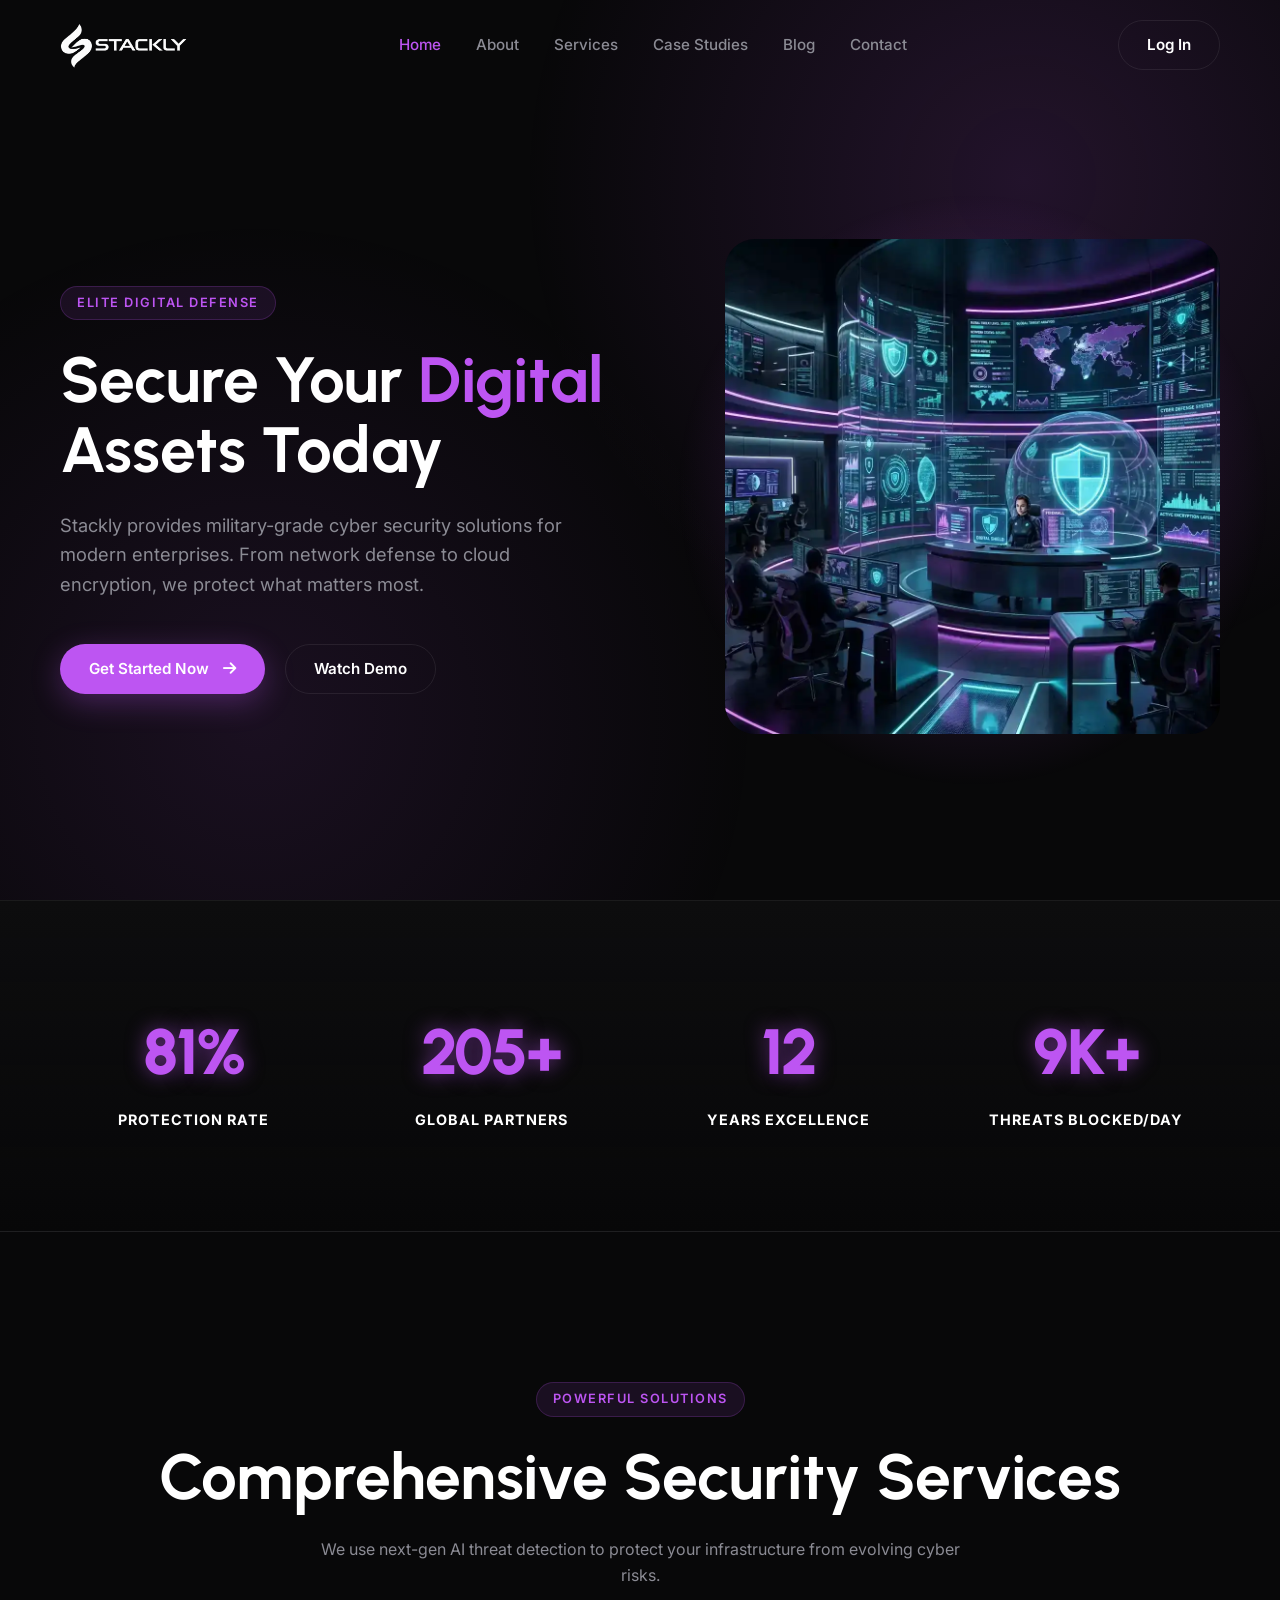
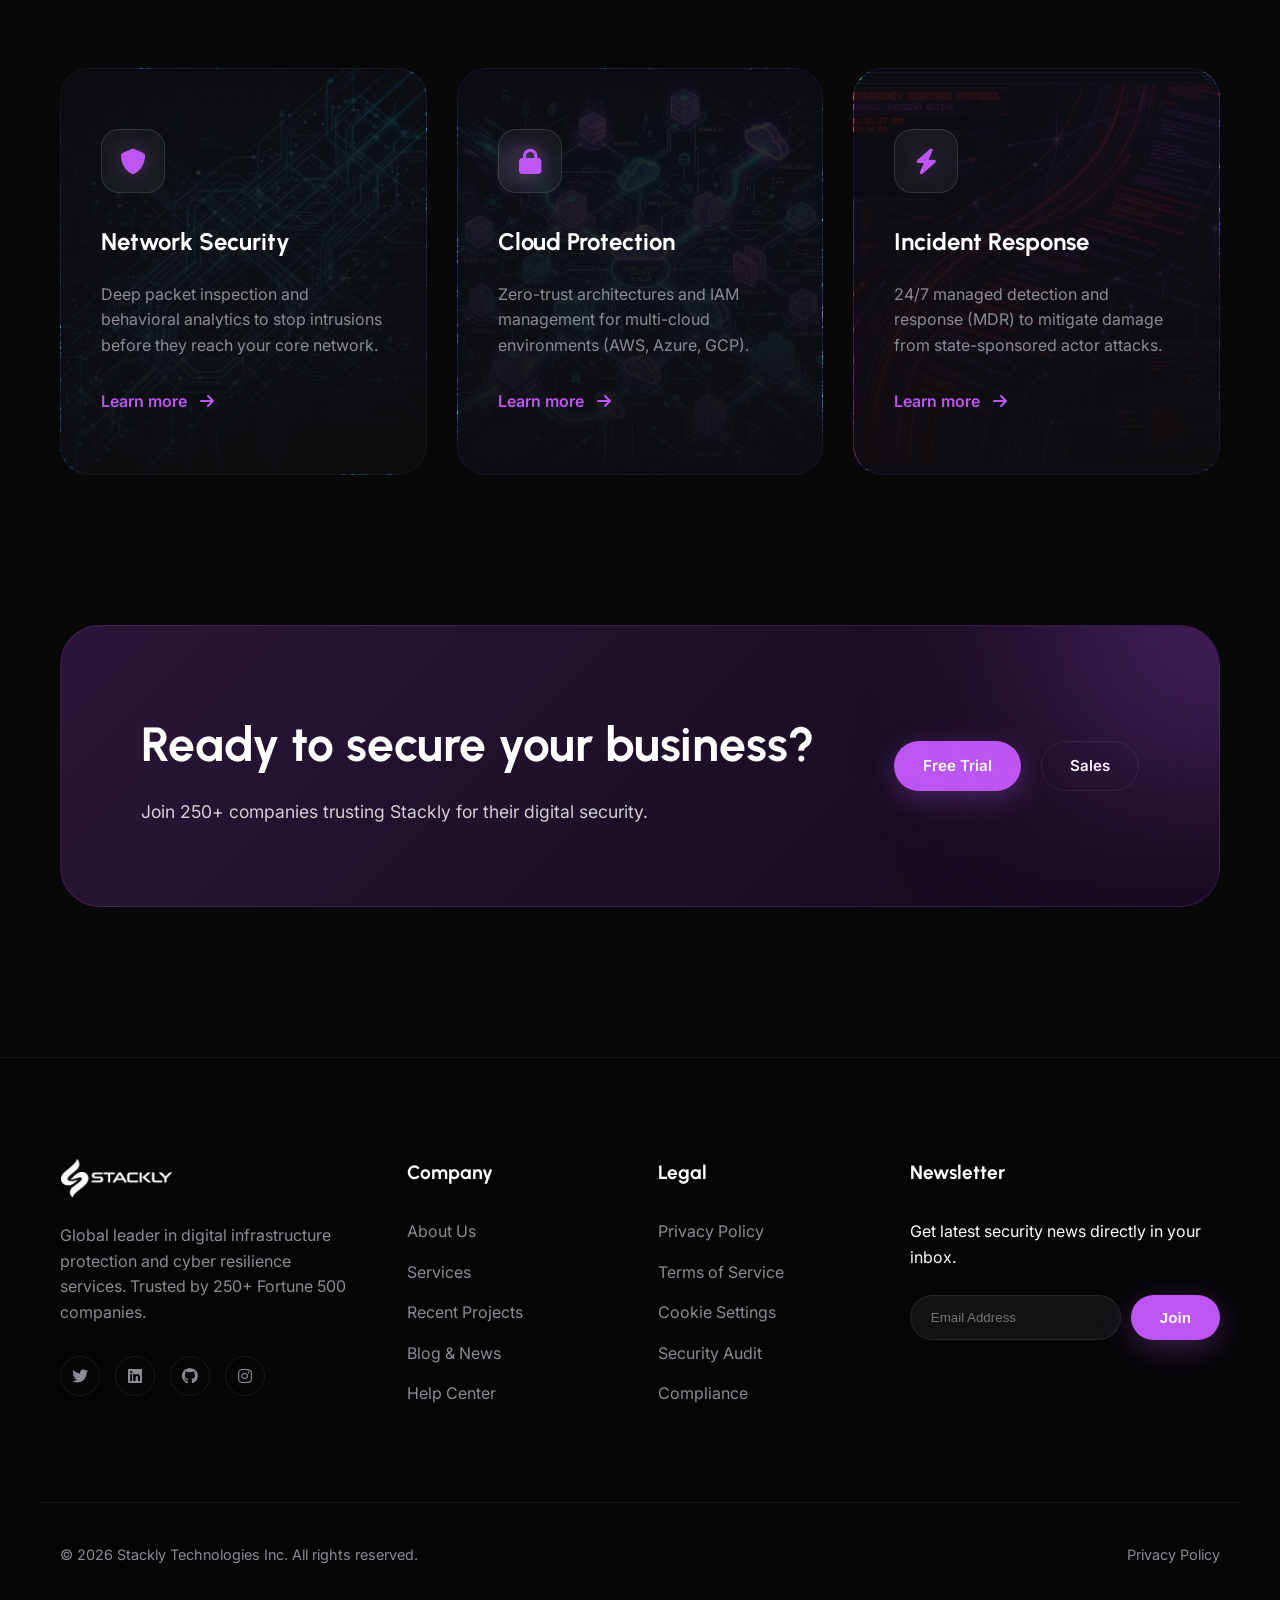
==== index.html @ e1f4d222 "Add files via upload" ====
<!DOCTYPE html>
<html lang="en">

<head>
    <meta charset="UTF-8">
    <meta name="viewport" content="width=device-width, initial-scale=1.0">
    <title>Stackly | Advanced Cyber Security & Data Protection</title>
    <link rel="preconnect" href="https://fonts.googleapis.com">
    <link rel="preconnect" href="https://fonts.gstatic.com" crossorigin>
    <link
        href="https://fonts.googleapis.com/css2?family=Inter:wght@400;500;600&family=Urbanist:wght@700;800&display=swap"
        rel="stylesheet">
    <link rel="stylesheet" href="https://cdnjs.cloudflare.com/ajax/libs/font-awesome/6.4.2/css/all.min.css"
        crossorigin="anonymous">
    <link rel="stylesheet" href="css/style.css">
</head>

<body>
    <div class="glow-bg"></div>

    <header id="main-header">
        <div class="container nav-content">
            <a href="index.html" class="logo">
                <img src="asset/white.webp" alt="Stackly" style="height: 45px;">
            </a>
            <nav class="nav-links">
                <a href="index.html" class="active">Home</a>
                <a href="About.html">About</a>
                <a href="Services.html">Services</a>
                <a href="caseStudies.html">Case Studies</a>
                <a href="blog.html">Blog</a>
                <a href="Contact.html">Contact</a>
                <div class="auth-btns-mobile">
                    <a href="Log In.html" class="btn btn-outline" style="width: 100%; text-align: center;">Log In</a>
                </div>
            </nav>
            <div class="auth-btns">
                <a href="Log In.html" class="btn btn-outline">Log In</a>
            </div>
            <div class="mobile-menu-toggle">
                <i class="fa-solid fa-bars"></i>
            </div>
        </div>
    </header>

    <main>
        <!-- Hero Section -->
        <section class="hero" id="home">
            <div class="container hero-grid">
                <div class="hero-content reveal">
                    <span class="section-tag">Elite Digital Defense</span>
                    <h1 class="section-title">Secure Your <span>Digital</span> Assets Today</h1>
                    <p class="hero-desc">Stackly provides military-grade cyber security solutions for modern
                        enterprises. From network defense to cloud encryption, we protect what matters most.</p>
                    <div class="hero-btns">
                        <a href="Services.html" class="btn btn-primary">Get Started Now <i
                                class="fa-solid fa-arrow-right" style="margin-left: 10px;"></i></a>
                        <a href="404.html" class="btn btn-outline">Watch Demo</a>
                    </div>
                </div>
                <div class="hero-image-wrapper reveal">
                    <div class="hero-image-glow"></div>
                    <img src="asset/hero.webp" alt="Hero Security Visual" class="hero-img">
                </div>
            </div>
        </section>

        <!-- Stats Section -->
        <section class="stats-section">
            <div class="container stats-grid">
                <div class="stat-item reveal">
                    <h3 class="stat-number" data-target="99" data-suffix="%">0%</h3>
                    <p class="stat-label">Protection Rate</p>
                </div>
                <div class="stat-item reveal" style="transition-delay: 0.1s;">
                    <h3 class="stat-number" data-target="250" data-suffix="+">0+</h3>
                    <p class="stat-label">Global Partners</p>
                </div>
                <div class="stat-item reveal" style="transition-delay: 0.2s;">
                    <h3 class="stat-number" data-target="15" data-suffix="">0</h3>
                    <p class="stat-label">Years Excellence</p>
                </div>
                <div class="stat-item reveal" style="transition-delay: 0.3s;">
                    <h3 class="stat-number" data-target="12" data-suffix="K+">0K+</h3>
                    <p class="stat-label">Threats Blocked/Day</p>
                </div>
            </div>
        </section>

        <!-- Services Section -->
        <section class="services-section" id="services">
            <div class="container text-center">
                <span class="section-tag">Powerful Solutions</span>
                <h2 class="section-title">Comprehensive Security Services</h2>
                <p class="section-desc">We use next-gen AI threat detection to protect your infrastructure from evolving
                    cyber risks.</p>

                <div class="services-grid">
                    <div class="service-card reveal" style="background-image: url('asset/card_network.webp');">
                        <div class="service-icon">
                            <i class="fa-solid fa-shield"></i>
                        </div>
                        <h3>Network Security</h3>
                        <p>Deep packet inspection and behavioral analytics to stop intrusions before they reach your
                            core network.</p>
                        <a href="404.html" class="learn-more">Learn more <i class="fa-solid fa-arrow-right"
                                style="margin-left: 8px;"></i></a>
                    </div>
                    <div class="service-card reveal"
                        style="background-image: url('asset/card_cloud.webp'); transition-delay: 0.1s;">
                        <div class="service-icon">
                            <i class="fa-solid fa-lock"></i>
                        </div>
                        <h3>Cloud Protection</h3>
                        <p>Zero-trust architectures and IAM management for multi-cloud environments (AWS, Azure, GCP).
                        </p>
                        <a href="404.html" class="learn-more">Learn more <i class="fa-solid fa-arrow-right"
                                style="margin-left: 8px;"></i></a>
                    </div>
                    <div class="service-card reveal"
                        style="background-image: url('asset/card_incident.webp'); transition-delay: 0.2s;">
                        <div class="service-icon">
                            <i class="fa-solid fa-bolt"></i>
                        </div>
                        <h3>Incident Response</h3>
                        <p>24/7 managed detection and response (MDR) to mitigate damage from state-sponsored actor
                            attacks.</p>
                        <a href="404.html" class="learn-more">Learn more <i class="fa-solid fa-arrow-right"
                                style="margin-left: 8px;"></i></a>
                    </div>
                </div>
            </div>
        </section>

        <!-- CTA Section -->
        <section class="cta-section">
            <div class="container">
                <div class="cta-card reveal">
                    <div class="cta-content">
                        <h2>Ready to secure your business?</h2>
                        <p>Join 250+ companies trusting Stackly for their digital security.</p>
                    </div>
                    <div class="cta-btns">
                        <a href="sign up.html" class="btn btn-primary">Free Trial</a>
                        <a href="contact.html" class="btn btn-outline">Sales</a>
                    </div>
                </div>
            </div>
        </section>
    </main>

    <footer>
        <div class="container footer-grid">
            <div class="footer-col about-col">
                <a href="index.html" class="logo">
                    <img src="asset/white.webp" alt="Stackly" style="height: 40px;">
                </a>
                <p>Global leader in digital infrastructure protection and cyber resilience services. Trusted by 250+
                    Fortune 500 companies.</p>
                <div class="social-links">
                    <a href="404.html"><i class="fab fa-twitter"></i></a>
                    <a href="404.html"><i class="fab fa-linkedin"></i></a>
                    <a href="404.html"><i class="fab fa-github"></i></a>
                    <a href="404.html"><i class="fab fa-instagram"></i></a>
                </div>
            </div>
            <div class="footer-col">
                <h4>Company</h4>
                <ul class="footer-links">
                    <li><a href="About.html">About Us</a></li>
                    <li><a href="Services.html">Services</a></li>
                    <li><a href="case Studies.html">Recent Projects</a></li>
                    <li><a href="blog.html">Blog & News</a></li>
                    <li><a href="Contact.html">Help Center</a></li>
                </ul>
            </div>
            <div class="footer-col">
                <h4>Legal</h4>
                <ul class="footer-links">
                    <li><a href="404.html">Privacy Policy</a></li>
                    <li><a href="404.html">Terms of Service</a></li>
                    <li><a href="404.html">Cookie Settings</a></li>
                    <li><a href="404.html">Security Audit</a></li>
                    <li><a href="404.html">Compliance</a></li>
                </ul>
            </div>
            <div class="footer-col">
                <h4>Newsletter</h4>
                <p>Get latest security news directly in your inbox.</p>
                <form class="newsletter-form">
                    <input type="email" placeholder="Email Address" required>
                    <button type="submit" class="btn btn-primary">Join</button>
                </form>
            </div>
        </div>
        <div class="container bottom-footer">
            <p>&copy; 2026 Stackly Technologies Inc. All rights reserved. </p>
            <a href="404.html">Privacy Policy</a>
        </div>
    </footer>

    <script src="main.js"></script>
</body>

</html>
---- css/style.css ----
/* 
  STACKLY - Global Security Design System
  Color Palette:
  - Primary: #BD55F2 (Purple)
  - Background: #080809 (Deep Black)
  - Secondary Bg: #121214 (Dark Gray)
  - Text: #FFFFFF (White)
  - Text Muted: #8B8B94 (Gray)
  - Border: rgba(255, 255, 255, 0.1)
*/

:root {
    --primary: #BD55F2;
    --primary-glow: rgba(189, 85, 242, 0.3);
    --bg-main: #080809;
    --bg-sec: #121214;
    --text-white: #ffffff;
    --text-muted: #8b8b94;
    --border: rgba(255, 255, 255, 0.08);
    --border-bright: rgba(255, 255, 255, 0.15);
    --glass: rgba(255, 255, 255, 0.03);
    --glass-heavy: rgba(255, 255, 255, 0.05);
    --container-max: 1200px;
    --accent-cyan: #00f2ff;
    --transition: 0.4s cubic-bezier(0.4, 0, 0.2, 1);
}

* {
    margin: 0;
    padding: 0;
    box-sizing: border-box;
}

body {
    font-family: 'Inter', sans-serif;
    background-color: var(--bg-main);
    color: var(--text-white);
    line-height: 1.6;
    overflow-x: hidden;
}

h1, h2, h3, h4, .logo {
    font-family: 'Urbanist', sans-serif;
    font-weight: 700;
}

a {
    text-decoration: none;
    color: inherit;
    transition: 0.3s ease;
}

ul {
    list-style: none;
}

.container {
    max-width: var(--container-max);
    margin: 0 auto;
    padding: 0 20px;
}

select {
    cursor: pointer;
    background-color: var(--bg-sec);
    color: var(--text-white);
    border: 1px solid var(--border);
    -webkit-appearance: none;
    -moz-appearance: none;
    appearance: none;
    background-image: url("data:image/svg+xml,%3Csvg xmlns='http://www.w3.org/2000/svg' width='12' height='12' fill='%23BD55F2' viewBox='0 0 16 16'%3E%3Cpath d='M7.247 11.14 2.451 5.658C1.885 5.013 2.345 4 3.204 4h9.592a1 1 0 0 1 .753 1.659l-4.796 5.48a1 1 0 0 1-1.506 0z'/%3E%3C/svg%3E");
    background-repeat: no-repeat;
    background-position: right 15px center;
    padding-right: 40px !important;
}

option {
    background-color: var(--bg-sec);
    color: var(--text-white);
    padding: 10px;
}


.text-center { text-align: center; }

/* Buttons */
.btn {
    display: inline-block;
    padding: 12px 28px;
    border-radius: 50px;
    font-weight: 600;
    font-size: 0.95rem;
    cursor: pointer;
    transition: 0.3s cubic-bezier(0.4, 0, 0.2, 1);
    border: 1px solid transparent;
}

.btn-primary {
    background: var(--primary);
    color: #fff;
    box-shadow: 0 8px 30px var(--primary-glow);
}

.btn-primary:hover {
    transform: translateY(-2px);
    background: #c76bff;
    box-shadow: 0 12px 40px var(--primary-glow);
}

.btn-outline {
    background: transparent;
    border: 1.5px solid var(--border);
    color: var(--text-white);
}

.btn-outline:hover {
    border-color: var(--primary);
    background: rgba(189, 85, 242, 0.05);
    color: var(--primary);
}

/* Header */
header {
    position: fixed;
    top: 0;
    left: 0;
    width: 100%;
    z-index: 1000;
    padding: 20px 0;
    transition: 0.4s ease;
}

header.scrolled {
    background: rgba(8, 8, 9, 0.8);
    backdrop-filter: blur(15px);
    padding: 12px 0;
    border-bottom: 1px solid var(--border);
}

.nav-content {
    display: flex;
    align-items: center;
    justify-content: space-between;
}

.logo {
    display: flex;
    align-items: center;
    gap: 10px;
    font-size: 1.5rem;
    letter-spacing: 1px;
}

.logo span {
    color: var(--primary);
    font-weight: 800;
}

.nav-links {
    display: flex;
    gap: 35px;
}

.nav-links a {
    font-size: 0.95rem;
    font-weight: 500;
    color: var(--text-muted);
}

.nav-links a:hover, .nav-links a.active {
    color: var(--primary);
}

.auth-btns {
    display: flex;
    gap: 15px;
    align-items: center;
}

.auth-btns-mobile {
    display: none;
}

.mobile-menu-toggle {
    display: none;
    font-size: 1.8rem;
    cursor: pointer;
    color: var(--text-white);
    transition: 0.3s;
    background: rgba(255, 255, 255, 0.05);
    width: 45px;
    height: 45px;
    border-radius: 10px;
    align-items: center;
    justify-content: center;
}

.mobile-menu-toggle.active i::before {
    content: "\f00d"; /* FontAwesome Xmark */
}

/* Hero Section */
.hero {
    min-height: 100vh;
    display: flex;
    align-items: center;
    padding-top: 80px;
    position: relative;
    overflow: hidden;
}

.glow-bg {
    position: fixed;
    top: 0;
    left: 0;
    width: 100%;
    height: 100%;
    pointer-events: none;
    z-index: -1;
    background: 
        radial-gradient(circle at 80% 20%, rgba(189, 85, 242, 0.15) 0%, transparent 40%),
        radial-gradient(circle at 20% 80%, rgba(189, 85, 242, 0.1) 0%, transparent 40%);
}

.hero-grid {
    display: grid;
    grid-template-columns: 1.1fr 0.9fr;
    gap: 60px;
    align-items: center;
}

.section-tag {
    display: inline-block;
    padding: 6px 16px;
    background: rgba(189, 85, 242, 0.1);
    color: var(--primary);
    border-radius: 50px;
    font-size: 0.8rem;
    font-weight: 600;
    text-transform: uppercase;
    letter-spacing: 1.5px;
    margin-bottom: 25px;
    border: 1px solid rgba(189, 85, 242, 0.2);
}

.section-title {
    font-size: 4rem;
    line-height: 1.1;
    margin-bottom: 25px;
}

.section-title span {
    color: var(--primary);
}

.hero-desc {
    font-size: 1.15rem;
    color: var(--text-muted);
    margin-bottom: 45px;
    max-width: 550px;
}

.hero-btns {
    display: flex;
    gap: 20px;
}

.hero-image-wrapper {
    position: relative;
}

.hero-img {
    width: 100%;
    border-radius: 30px;
    position: relative;
    z-index: 2;
    animation: float 6s ease-in-out infinite;
}

.hero-image-glow {
    position: absolute;
    top: 50%;
    left: 50%;
    transform: translate(-50%, -50%);
    width: 120%;
    height: 120%;
    background: radial-gradient(circle, var(--primary-glow) 0%, transparent 70%);
    z-index: 1;
}

@keyframes float {
    0%, 100% { transform: translateY(0); }
    50% { transform: translateY(-20px); }
}

/* Stats Section */
.stats-section {
    padding: 100px 0;
    border-top: 1px solid var(--border);
    border-bottom: 1px solid var(--border);
    background: linear-gradient(180deg, rgba(18, 18, 20, 0.5) 0%, transparent 100%);
}

.stats-grid {
    display: grid;
    grid-template-columns: repeat(4, 1fr);
    gap: 30px;
}

.stat-item {
    text-align: center;
    transition: 0.5s;
    animation: statFloat 5s ease-in-out infinite;
}

.stat-item:hover {
    transform: scale(1.1);
}

.stat-number {
    font-size: 4rem;
    color: var(--primary);
    margin-bottom: 5px;
    font-weight: 800;
    text-shadow: 0 0 20px rgba(189, 85, 242, 0.5);
    display: block;
    letter-spacing: -2px;
}

@keyframes statFloat {
    0%, 100% { transform: translateY(0); }
    50% { transform: translateY(-10px); }
}

.stat-label {
    font-weight: 700;
    text-transform: uppercase;
    font-size: 0.9rem;
    letter-spacing: 1px;
}

/* Services Section */
.services-section {
    padding: 150px 0;
}

.section-desc {
    color: var(--text-muted);
    max-width: 650px;
    margin: 0 auto 80px;
}

.services-grid {
    display: grid;
    grid-template-columns: repeat(auto-fit, minmax(320px, 1fr));
    gap: 30px;
}

.service-card {
    position: relative;
    padding: 60px 40px;
    border-radius: 30px;
    border: 1px solid var(--border);
    text-align: left;
    transition: 0.5s cubic-bezier(0.4, 0, 0.2, 1);
    overflow: hidden;
    background-size: cover;
    background-position: center;
    z-index: 1;
}

.service-card::before {
    content: '';
    position: absolute;
    inset: 0;
    background: linear-gradient(to bottom, rgba(13, 13, 15, 0.85), rgba(13, 13, 15, 0.95));
    z-index: -1;
    transition: 0.4s ease;
}

.service-card:hover::before {
    background: linear-gradient(to bottom, rgba(13, 13, 15, 0.6), rgba(13, 13, 15, 0.85));
}

.service-card:hover {
    border-color: var(--primary);
    transform: translateY(-15px) scale(1.02);
    box-shadow: 0 40px 80px rgba(0, 0, 0, 0.6);
}

.service-icon {
    width: 64px;
    height: 64px;
    background: rgba(255, 255, 255, 0.05);
    backdrop-filter: blur(5px);
    border-radius: 18px;
    display: flex;
    align-items: center;
    justify-content: center;
    color: var(--primary);
    margin-bottom: 30px;
    transition: 0.4s ease;
    border: 1px solid rgba(255, 255, 255, 0.12);
    font-size: 1.5rem;
    line-height: 1;
}

.service-icon i, 
.service-icon svg {
    filter: drop-shadow(0 0 10px var(--primary-glow));
    font-size: 1.6rem;
    margin: 0 !important;
}

.service-card:hover .service-icon {
    background: var(--primary);
    color: #fff;
    transform: scale(1.1);
}

.service-card h3 {
    margin-bottom: 20px;
    font-size: 1.5rem;
}

.service-card p {
    color: var(--text-muted);
    margin-bottom: 30px;
}

.learn-more {
    font-weight: 600;
    color: var(--primary);
    display: flex;
    align-items: center;
    gap: 5px;
}

/* CTA Section */
.cta-section {
    padding-bottom: 150px;
}

.cta-card {
    background: linear-gradient(135deg, #2a1639 0%, #12091a 100%);
    padding: 80px;
    border-radius: 40px;
    display: flex;
    align-items: center;
    justify-content: space-between;
    border: 1px solid rgba(189, 85, 242, 0.2);
    position: relative;
    overflow: hidden;
}

.cta-card::before {
    content: '';
    position: absolute;
    width: 300px;
    height: 300px;
    background: var(--primary-glow);
    filter: blur(100px);
    top: -150px;
    right: -150px;
}

.cta-content h2 {
    font-size: 3rem;
    margin-bottom: 15px;
}

.cta-content p {
    font-size: 1.1rem;
    opacity: 0.8;
}

.cta-btns {
    display: flex;
    gap: 20px;
}

/* Footer */
footer {
    padding: 100px 0 40px;
    background: #050506;
    border-top: 1px solid var(--border);
}

.footer-grid {
    display: grid;
    grid-template-columns: 1.5fr 1fr 1fr 1.5fr;
    gap: 60px;
    margin-bottom: 80px;
}

.about-col p {
    color: var(--text-muted);
    margin-top: 25px;
    margin-bottom: 30px;
}

.social-links {
    display: flex;
    gap: 15px;
}

.social-links a {
    width: 40px;
    height: 40px;
    border: 1px solid var(--border);
    border-radius: 50%;
    display: flex;
    align-items: center;
    justify-content: center;
    color: var(--text-muted);
}

.social-links a:hover {
    border-color: var(--primary);
    color: var(--primary);
    background: rgba(189, 85, 242, 0.05);
}

.footer-col h4 {
    margin-bottom: 30px;
    font-size: 1.2rem;
}

.footer-links li {
    margin-bottom: 15px;
}

.footer-links a {
    color: var(--text-muted);
}

.footer-links a:hover {
    color: var(--primary);
    padding-left: 5px;
}

.newsletter-form {
    display: flex;
    gap: 10px;
    margin-top: 25px;
}

.newsletter-form input {
    flex: 1;
    background: var(--bg-sec);
    border: 1px solid var(--border);
    border-radius: 50px;
    padding: 14px 20px;
    color: #fff;
    outline: none;
}

.newsletter-form input:focus {
    border-color: var(--primary);
}

.bottom-footer {
    display: flex;
    justify-content: space-between;
    padding-top: 40px;
    border-top: 1px solid var(--border);
    font-size: 0.9rem;
    color: var(--text-muted);
}

.footer-bottom-links {
    display: flex;
    gap: 30px;
}

/* Animations */
.reveal {
    opacity: 0;
    transform: translateY(30px);
    transition: 0.8s cubic-bezier(0.2, 0, 0.2, 1);
}

.reveal.visible {
    opacity: 1;
    transform: translateY(0);
}

/* Mobile Responsive */
/* Mobile Responsive Adjustments */
/* Forms & Inputs */
.form-group { margin-bottom: 25px; }
.form-group label { display: block; margin-bottom: 10px; font-size: 0.75rem; font-weight: 800; color: var(--text-muted); letter-spacing: 1.5px; text-transform: uppercase; }
.form-group input, .form-group select, .form-group textarea { width: 100%; background: rgba(255, 255, 255, 0.03); border: 1px solid var(--border); border-radius: 12px; padding: 15px 20px; color: #fff; font-family: inherit; font-size: 1rem; outline: none; transition: var(--transition); }
.form-group input:focus { background: rgba(189, 85, 242, 0.05); border-color: var(--primary); box-shadow: 0 0 20px rgba(189, 85, 242, 0.1); }

/* Auth Specific */
.auth-container { min-height: 100vh; display: flex; align-items: center; justify-content: center; padding: 60px 20px; position: relative; background: radial-gradient(circle at 10% 20%, rgba(189, 85, 242, 0.05) 0%, transparent 40%), radial-gradient(circle at 90% 80%, rgba(0, 242, 255, 0.03) 0%, transparent 40%); }
.auth-card { width: 100%; max-width: 500px; background: rgba(18, 18, 20, 0.6) !important; backdrop-filter: blur(20px); padding: 60px !important; border-radius: 40px !important; border: 1px solid var(--border-bright) !important; box-shadow: 0 40px 100px rgba(0, 0, 0, 0.6) !important; position: relative; overflow: hidden; }

/* Dashboard Utilities */
.glass-panel { background: var(--glass-heavy); backdrop-filter: blur(20px); border: 1px solid var(--border); border-radius: 24px; padding: 30px; transition: var(--transition); }
.data-grid-bg { position: fixed; inset: 0; background-image: linear-gradient(rgba(255, 255, 255, 0.02) 1px, transparent 1px), linear-gradient(90deg, rgba(255, 255, 255, 0.02) 1px, transparent 1px); background-size: 50px 50px; pointer-events: none; z-index: -1; }

/* Page Hero Section */
.page-hero { height: 50vh; min-height: 400px; display: flex; align-items: center; justify-content: center; text-align: center; position: relative; background-size: cover; background-position: center; background-attachment: fixed; overflow: hidden; margin-top: 0; }
.page-hero::before { content: ''; position: absolute; inset: 0; background: linear-gradient(to bottom, rgba(8, 8, 9, 0.5), rgba(8, 8, 9, 0.9)); z-index: 1; }
.page-hero-content { position: relative; z-index: 2; max-width: 900px; }
.page-hero .section-title { font-size: 3.5rem; margin-bottom: 20px; color: #fff; }
.page-hero .section-desc { font-size: 1.25rem; color: var(--text-white); opacity: 0.9; max-width: 700px; margin: 0 auto; }
section.page-hero + main.container, section.page-hero + main { margin-top: 120px; margin-bottom: 150px; }

/* Newsletter Section */
.newsletter-section { position: relative; padding: 120px 0; text-align: center; background-image: url('../asset/newsletter_bg.webp'); background-size: cover; background-position: center; background-attachment: fixed; margin-top: 150px; border-top: 1px solid var(--border); border-bottom: 1px solid var(--border); overflow: hidden; }
.newsletter-section::before { content: ''; position: absolute; inset: 0; background: linear-gradient(to bottom, rgba(8, 8, 9, 0.95), rgba(8, 8, 9, 0.85)); z-index: 1; }
.newsletter-section .container-inner { position: relative; z-index: 2; max-width: var(--container-max); margin: 0 auto; padding: 0 20px; }
.newsletter-section h2 { font-size: 3rem; margin-bottom: 20px; }
.newsletter-section p { color: var(--text-muted); font-size: 1.15rem; margin-bottom: 45px; max-width: 600px; margin-left: auto; margin-right: auto; }
.newsletter-section .newsletter-form { max-width: 550px; margin: 0 auto; background: rgba(255, 255, 255, 0.03); padding: 8px; border-radius: 60px; border: 1px solid var(--border); display: flex; justify-content: space-between; align-items: center; backdrop-filter: blur(15px); transition: var(--transition); }
.newsletter-section .newsletter-form input { flex: 1; background: transparent; border: none; padding: 15px 25px; color: #fff; outline: none; font-size: 1rem; }
.newsletter-section .newsletter-form .btn { padding: 15px 40px; border-radius: 50px; }

/* Contact Section */
.contact-grid { display: grid; grid-template-columns: 1fr 1fr; gap: 80px; margin: 100px 0; }
.contact-form { background: var(--bg-sec); padding: 50px; border-radius: 30px; border: 1px solid var(--border); }
.contact-info-item { display: flex; align-items: center; gap: 25px; margin-bottom: 50px; }
.contact-info-icon { width: 64px; height: 64px; background: rgba(189, 85, 242, 0.1); border-radius: 16px; display: flex; align-items: center; justify-content: center; color: var(--primary); flex-shrink: 0; border: 1px solid rgba(189, 85, 242, 0.2); }
.contact-info-icon i { font-size: 1.6rem; }
.contact-info-item h4 { font-size: 1.6rem; font-weight: 800; color: #fff; margin: 0; }
.contact-info-item p { font-size: 1.2rem; color: var(--text-muted); line-height: 1.6; margin: 5px 0 0; }

/* Map Section */
.map-section { padding-bottom: 150px; }
.map-wrapper { position: relative; width: 100%; height: 500px; border-radius: 40px; overflow: hidden; border: 1px solid var(--border); box-shadow: 0 40px 100px rgba(0, 0, 0, 0.4); }
.map-wrapper iframe { position: absolute; top: 0; left: 0; width: 100%; height: 100%; border: none; filter: grayscale(1) brightness(0.7) contrast(1.2); opacity: 1; transition: var(--transition); z-index: 2; }
.map-wrapper:hover iframe { filter: grayscale(0.3) brightness(1) contrast(1); opacity: 1; }
.map-placeholder { position: absolute; inset: 0; background: var(--bg-sec); display: flex; flex-direction: column; align-items: center; justify-content: center; z-index: 1; text-align: center; }

@media (max-width: 1200px) {
    .section-title { font-size: 3.5rem; }
    .page-hero .section-title { font-size: 3rem; }
}

/* Case Studies Grid */
.cases-grid { display: grid; grid-template-columns: repeat(2, 1fr); gap: 40px; margin-top: 80px; }
.case-card { position: relative; border-radius: 30px; overflow: hidden; height: 500px; display: flex; align-items: flex-end; border: 1px solid var(--border); }
.case-img { position: absolute; top: 0; left: 0; width: 100%; height: 100%; object-fit: cover; transition: 0.5s; z-index: 1; }
.case-card:hover .case-img { transform: scale(1.05); }
.case-overlay { position: absolute; top: 0; left: 0; width: 100%; height: 100%; background: linear-gradient(0deg, rgba(8,8,9,0.95) 0%, rgba(8,8,9,0.4) 60%, transparent 100%); z-index: 2; transition: 0.3s; }
.case-content { position: relative; z-index: 3; padding: 40px; width: 100%; text-align: left; }
.case-tag { color: var(--primary); font-size: 0.8rem; font-weight: 700; margin-bottom: 10px; display: block; letter-spacing: 1px; }
.case-card h3 { font-size: 2rem; margin-bottom: 20px; line-height: 1.2; }

/* Blog Grid */
.blog-grid { display: grid; grid-template-columns: repeat(3, 1fr); gap: 30px; margin-top: 80px; }
.post-card { 
    position: relative;
    background: var(--bg-sec); 
    border-radius: 30px; 
    border: 1px solid var(--border); 
    overflow: hidden; 
    transition: 0.5s cubic-bezier(0.4, 0, 0.2, 1); 
    height: 100%;
    display: flex;
    flex-direction: column;
    background-size: cover;
    background-position: center;
    z-index: 1;
}
.post-card::before {
    content: '';
    position: absolute;
    inset: 0;
    background: linear-gradient(to bottom, rgba(13, 13, 15, 0.8), rgba(13, 13, 15, 0.95));
    z-index: -1;
    transition: 0.4s ease;
}
.post-card:hover::before {
    background: linear-gradient(to bottom, rgba(13, 13, 15, 0.6), rgba(13, 13, 15, 0.85));
}
.post-card:hover { transform: translateY(-15px) scale(1.02); border-color: var(--primary); box-shadow: 0 40px 80px rgba(0,0,0,0.6); }
.post-banner { height: 180px; display: flex; align-items: center; justify-content: center; position: relative; z-index: 10; font-family: 'Urbanist', sans-serif; font-weight: 800; font-size: 1.8rem; color: var(--primary); letter-spacing: -1px; text-shadow: 0 0 20px var(--primary-glow); }
.post-content { padding: 40px; position: relative; z-index: 10; flex-grow: 1; display: flex; flex-direction: column; }
.post-meta { display: flex; gap: 20px; font-size: 0.8rem; color: var(--text-muted); text-transform: uppercase; margin-bottom: 20px; }
.post-title { font-size: 1.6rem; color: #fff; margin-bottom: 15px; display: block; font-weight: 700; text-decoration: none; transition: 0.3s; line-height: 1.4; }
.post-title:hover { color: var(--primary); }
.post-excerpt { color: var(--text-muted); font-size: 1.05rem; margin-bottom: 30px; line-height: 1.6; flex-grow: 1; }

@media (max-width: 992px) {
    .hero-grid {
        grid-template-columns: 1fr;
        text-align: center;
        gap: 40px;
    }
    .hero-desc { margin: 0 auto 40px; }
    .hero-btns { justify-content: center; }
    .section-title { font-size: 3rem; }
    
    .stats-grid { 
        grid-template-columns: repeat(2, 1fr); 
        gap: 40px;
    }
    
    .cta-card { 
        flex-direction: column; 
        text-align: center; 
        gap: 40px; 
        padding: 60px 40px;
    }
    
    .footer-grid { 
        grid-template-columns: repeat(2, 1fr); 
        gap: 40px;
    }
}

@media (max-width: 768px) {
    header { padding: 10px 0; }
    header.scrolled { padding: 8px 0; }
    
    .mobile-menu-toggle { display: flex; z-index: 1002; }
    
    .logo img { height: 35px !important; }

    .nav-links {
        position: fixed;
        top: 0;
        right: -100%;
        width: 100%;
        height: 100vh;
        background: #080809;
        flex-direction: column;
        justify-content: center;
        align-items: center;
        gap: 25px;
        transition: 0.5s cubic-bezier(0.4, 0, 0.2, 1);
        z-index: 1001;
        padding: 40px;
    }

    .nav-links.active {
        right: 0;
    }

    .nav-links a {
        font-size: 1.5rem;
        font-weight: 700;
        color: #fff;
    }

    .auth-btns { display: none; } 
    
    /* Show auth buttons inside mobile menu */
    .nav-links .auth-btns-mobile {
        display: flex;
        flex-direction: column;
        width: 100%;
        gap: 15px;
        margin-top: 30px;
    }

    .section-title { font-size: 2.2rem; line-height: 1.2; word-break: break-word; }
    .section-desc { margin-bottom: 40px; font-size: 1.05rem; }
    
    .hero { padding-top: 130px; padding-bottom: 60px; text-align: center; }
    .hero-grid { grid-template-columns: 1fr; gap: 40px; }
    .hero-desc { margin: 0 auto 30px; font-size: 1.1rem; }
    .hero-btns { flex-direction: column; width: 100%; }
    .hero-btns .btn { width: 100%; text-align: center; }
    
    .stats-section { padding: 50px 0; }
    .stats-grid { grid-template-columns: 1fr; gap: 30px; }
    .stat-number { font-size: 3rem; }
    
    .services-grid { grid-template-columns: 1fr; gap: 20px; }
    .service-card { padding: 40px 25px; }
    .service-card h3 { font-size: 1.4rem; }
    
    .btn { width: 100%; text-align: center; display: block; }
    
    .cta-card { padding: 40px 20px; }
    .cta-content h2 { font-size: 2rem; }
    .cta-btns { flex-direction: column; width: 100%; }
    .cta-btns .btn { width: 100%; text-align: center; }

    .footer-grid { grid-template-columns: 1fr; text-align: center; gap: 40px; }
    .footer-col { display: flex; flex-direction: column; align-items: center; }
    .about-col p { margin: 20px auto; }
    .newsletter-form { flex-direction: column; width: 100%; }
    .newsletter-form input { width: 100%; margin-bottom: 10px; }
    
    .bottom-footer {
        flex-direction: column;
        gap: 20px;
        text-align: center;
        padding-bottom: 40px;
    }
    .footer-bottom-links { justify-content: center; flex-wrap: wrap; }

    .cases-grid, .blog-grid { grid-template-columns: 1fr !important; gap: 25px; }
    .case-card { height: 400px; border-radius: 20px; }
    .case-card h3 { font-size: 1.6rem; }
    .case-content { padding: 25px; }
    
    .post-card { height: auto; border-radius: 20px; }
    .post-content { padding: 25px 20px; }
    .post-title { font-size: 1.4rem; }

    .contact-grid { grid-template-columns: 1fr; gap: 50px; }
    .contact-form { padding: 35px 20px; border-radius: 20px; }
    
    .contact-info-item { flex-direction: column; text-align: center; gap: 15px; margin-bottom: 40px; }
    .contact-info-icon { margin: 0 auto; }
    .contact-info-item h4 { font-size: 1.4rem; }
    .contact-info-item p { font-size: 1rem; }
    
    .service-detail-grid { grid-template-columns: 1fr !important; gap: 40px; text-align: center; direction: ltr !important; }
    .service-detail-grid div { direction: ltr !important; }
    .service-detail-grid .section-title { font-size: 2rem !important; }
    .service-detail-grid p { font-size: 1rem !important; }
    
    .page-hero { padding: 150px 0 90px; }
    .page-hero .section-title { font-size: 2.2rem; margin-bottom: 15px; }
    .page-hero .section-desc { font-size: 1.1rem; }

    .values-grid { grid-template-columns: 1fr; gap: 30px; }
    .timeline { padding-left: 30px; margin: 60px 0; }
    .timeline-item::before { left: -41px; }

    .map-wrapper { height: 450px !important; border-radius: 28px; }
    .map-wrapper iframe { filter: none !important; opacity: 1 !important; }

    .newsletter-section { padding: 80px 20px; margin-top: 100px; }
    .newsletter-section h2 { font-size: 2.2rem; }
    .newsletter-section .newsletter-form { flex-direction: column; background: transparent; border: none; padding: 0; border-radius: 0; backdrop-filter: none; }
    .newsletter-section .newsletter-form input { background: var(--bg-sec) !important; border: 1px solid var(--border) !important; border-radius: 50px !important; margin-bottom: 12px !important; width: 100% !important; text-align: center !important; }
    .newsletter-section .newsletter-form .btn { width: 100% !important; }
}


@media (max-width: 480px) {
    .section-title { font-size: 1.8rem !important; }
    .hero-btns .btn { padding: 12px 20px; font-size: 0.9rem; }
    .stat-number { font-size: 2.5rem; }
    .auth-card { padding: 30px 20px !important; }
    .page-hero { padding: 120px 0 60px !important; }
    .page-hero .section-title { font-size: 1.8rem !important; }
    .contact-info-item h4 { font-size: 1.3rem !important; }
    .contact-info-item p { font-size: 1rem !important; }
}

/* Map Placeholder Utility */
.map-placeholder i { font-size: 3rem; margin-bottom: 15px; color: var(--primary); }
.map-placeholder p { color: var(--text-muted); font-size: 0.9rem; letter-spacing: 1px; text-transform: uppercase; }
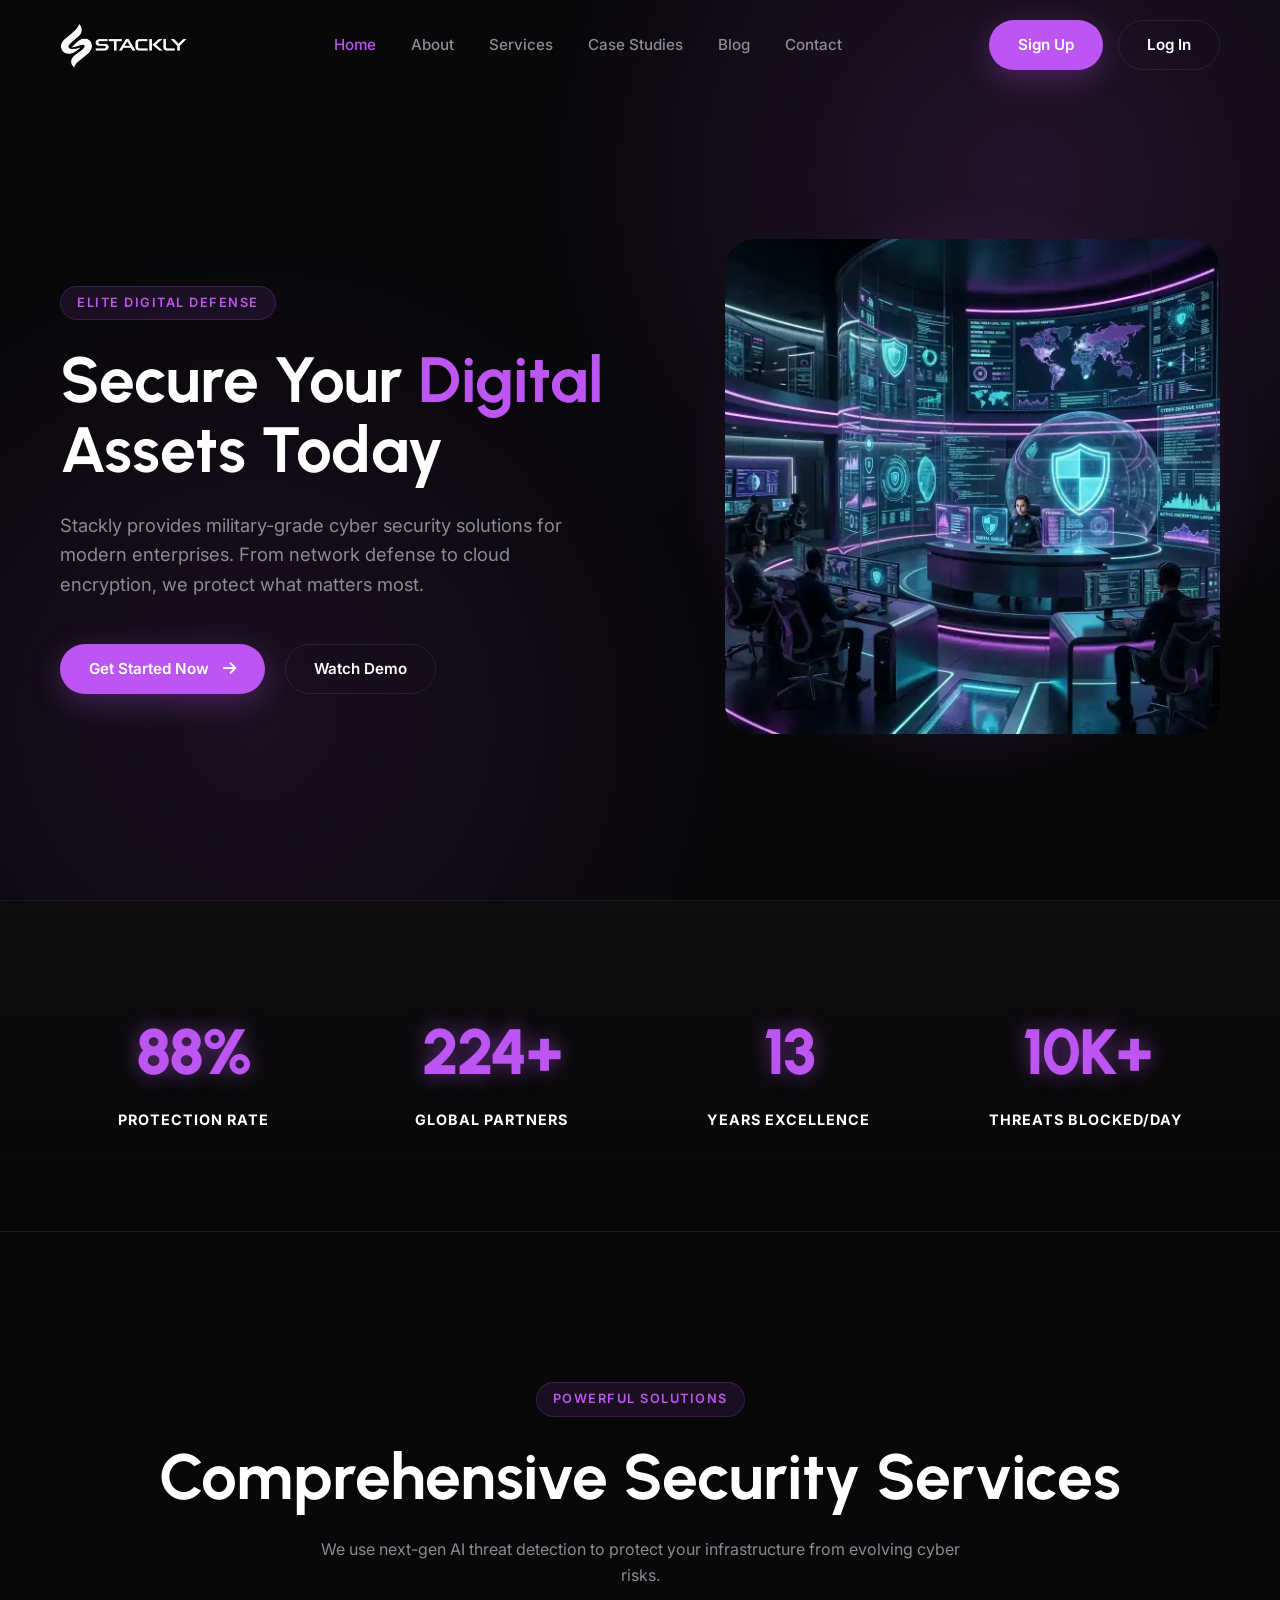
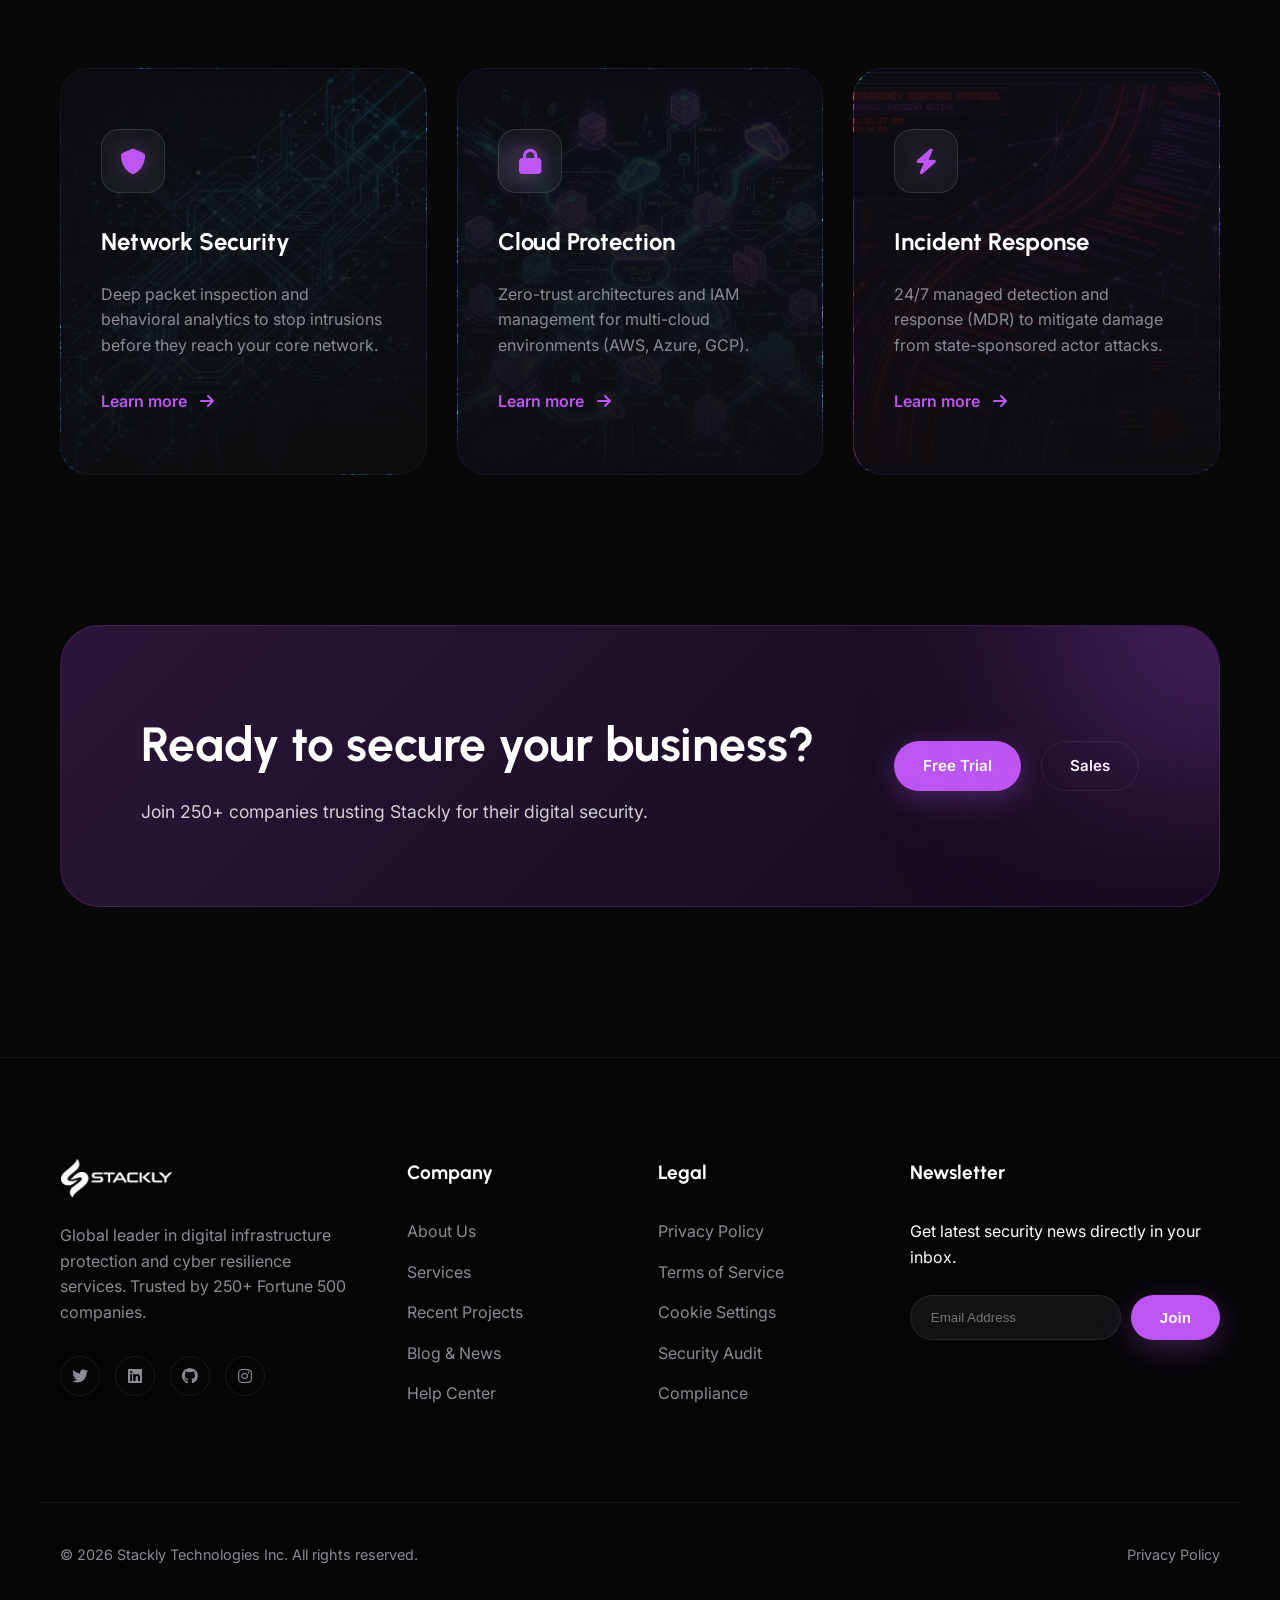
==== commit c710f9ab: "update" ====
--- a/index.html
+++ b/index.html
@@ -25,16 +25,18 @@
             </a>
             <nav class="nav-links">
                 <a href="index.html" class="active">Home</a>
-                <a href="About.html">About</a>
-                <a href="Services.html">Services</a>
-                <a href="caseStudies.html">Case Studies</a>
+                <a href="about.html">About</a>
+                <a href="services.html">Services</a>
+                <a href="case-studies.html">Case Studies</a>
                 <a href="blog.html">Blog</a>
-                <a href="Contact.html">Contact</a>
+                <a href="contact.html">Contact</a>
                 <div class="auth-btns-mobile">
+                    <a href="signup.html" class="btn btn-primary" style="width: 100%; text-align: center; margin-bottom: 10px;">Sign Up</a>
                     <a href="Log In.html" class="btn btn-outline" style="width: 100%; text-align: center;">Log In</a>
                 </div>
             </nav>
             <div class="auth-btns">
+                <a href="signup.html" class="btn btn-primary">Sign Up</a>
                 <a href="Log In.html" class="btn btn-outline">Log In</a>
             </div>
             <div class="mobile-menu-toggle">
@@ -53,7 +55,7 @@
                     <p class="hero-desc">Stackly provides military-grade cyber security solutions for modern
                         enterprises. From network defense to cloud encryption, we protect what matters most.</p>
                     <div class="hero-btns">
-                        <a href="Services.html" class="btn btn-primary">Get Started Now <i
+                        <a href="services.html" class="btn btn-primary">Get Started Now <i
                                 class="fa-solid fa-arrow-right" style="margin-left: 10px;"></i></a>
                         <a href="404.html" class="btn btn-outline">Watch Demo</a>
                     </div>
@@ -141,7 +143,7 @@
                         <p>Join 250+ companies trusting Stackly for their digital security.</p>
                     </div>
                     <div class="cta-btns">
-                        <a href="sign up.html" class="btn btn-primary">Free Trial</a>
+                        <a href="signup.html" class="btn btn-primary">Free Trial</a>
                         <a href="contact.html" class="btn btn-outline">Sales</a>
                     </div>
                 </div>
@@ -167,11 +169,11 @@
             <div class="footer-col">
                 <h4>Company</h4>
                 <ul class="footer-links">
-                    <li><a href="About.html">About Us</a></li>
-                    <li><a href="Services.html">Services</a></li>
-                    <li><a href="case Studies.html">Recent Projects</a></li>
+                    <li><a href="about.html">About Us</a></li>
+                    <li><a href="services.html">Services</a></li>
+                    <li><a href="./case-studies.html">Recent Projects</a></li>
                     <li><a href="blog.html">Blog & News</a></li>
-                    <li><a href="Contact.html">Help Center</a></li>
+                    <li><a href="contact.html">Help Center</a></li>
                 </ul>
             </div>
             <div class="footer-col">
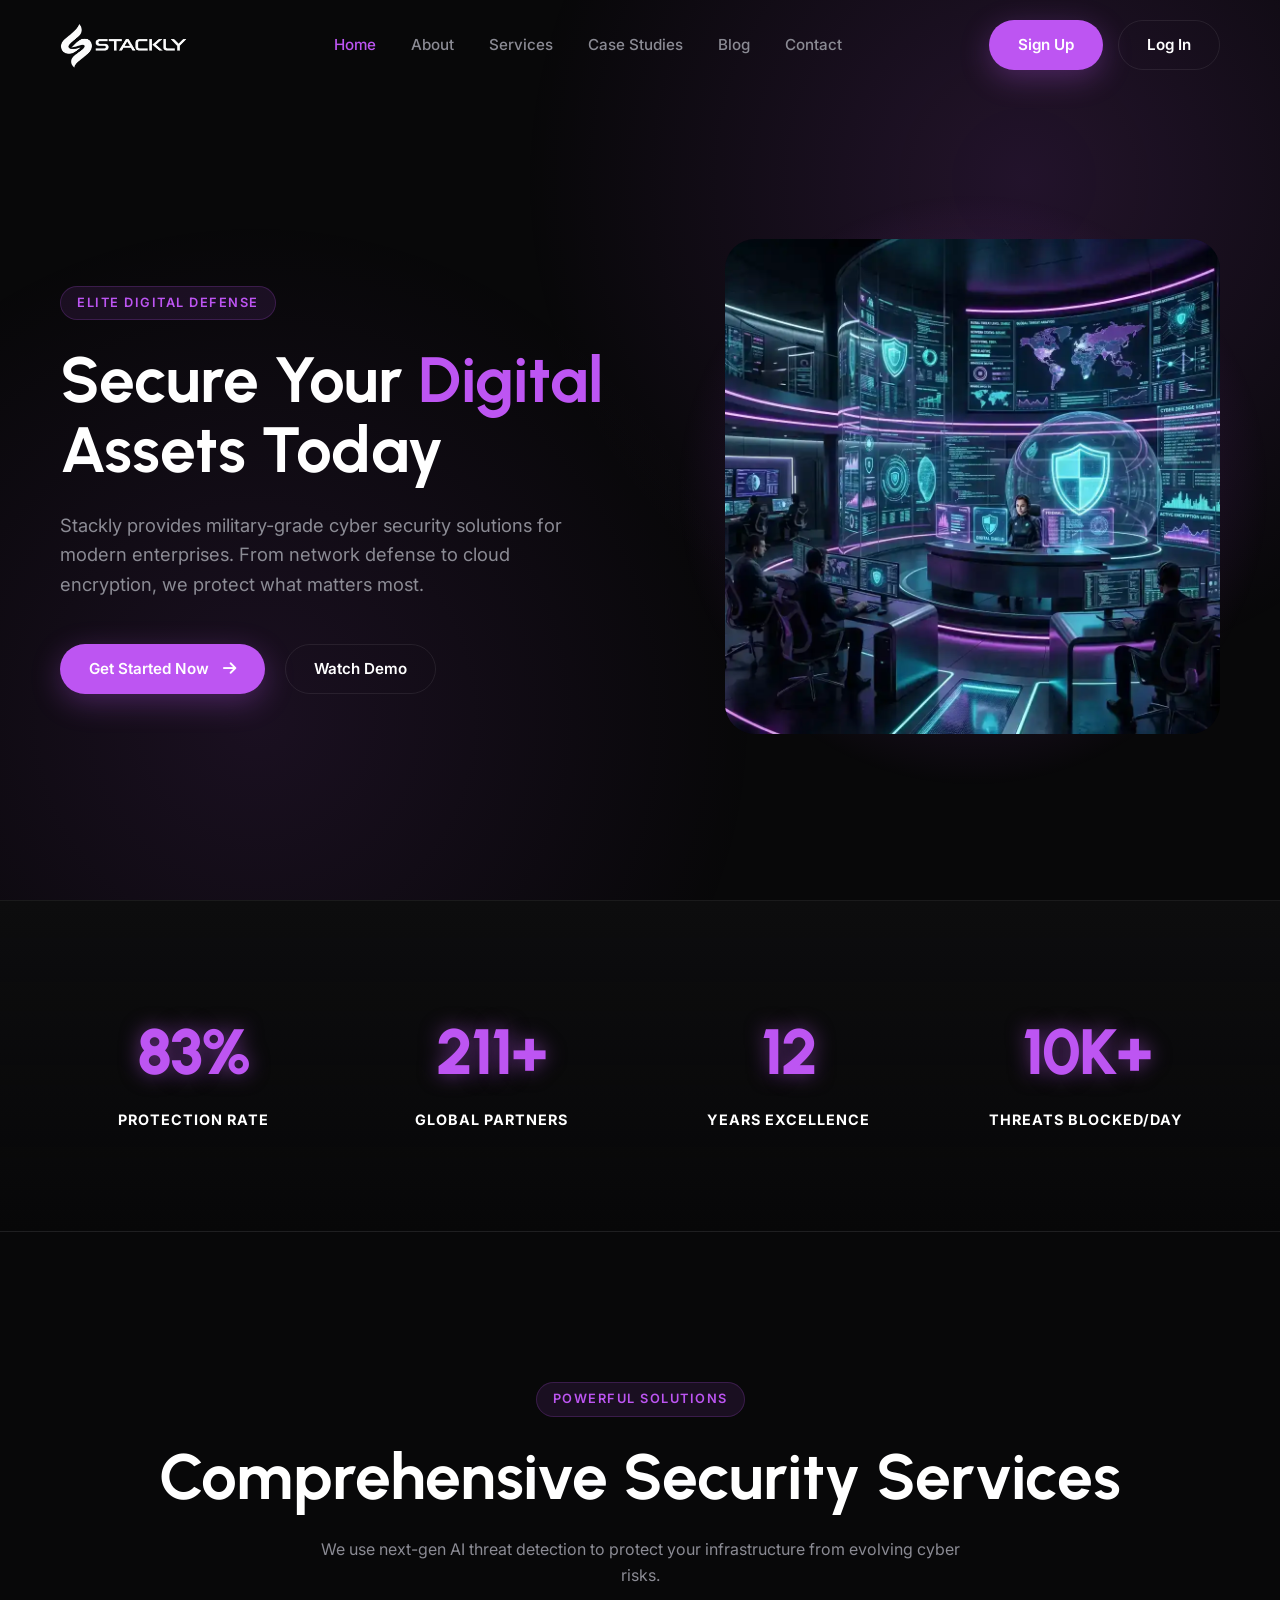
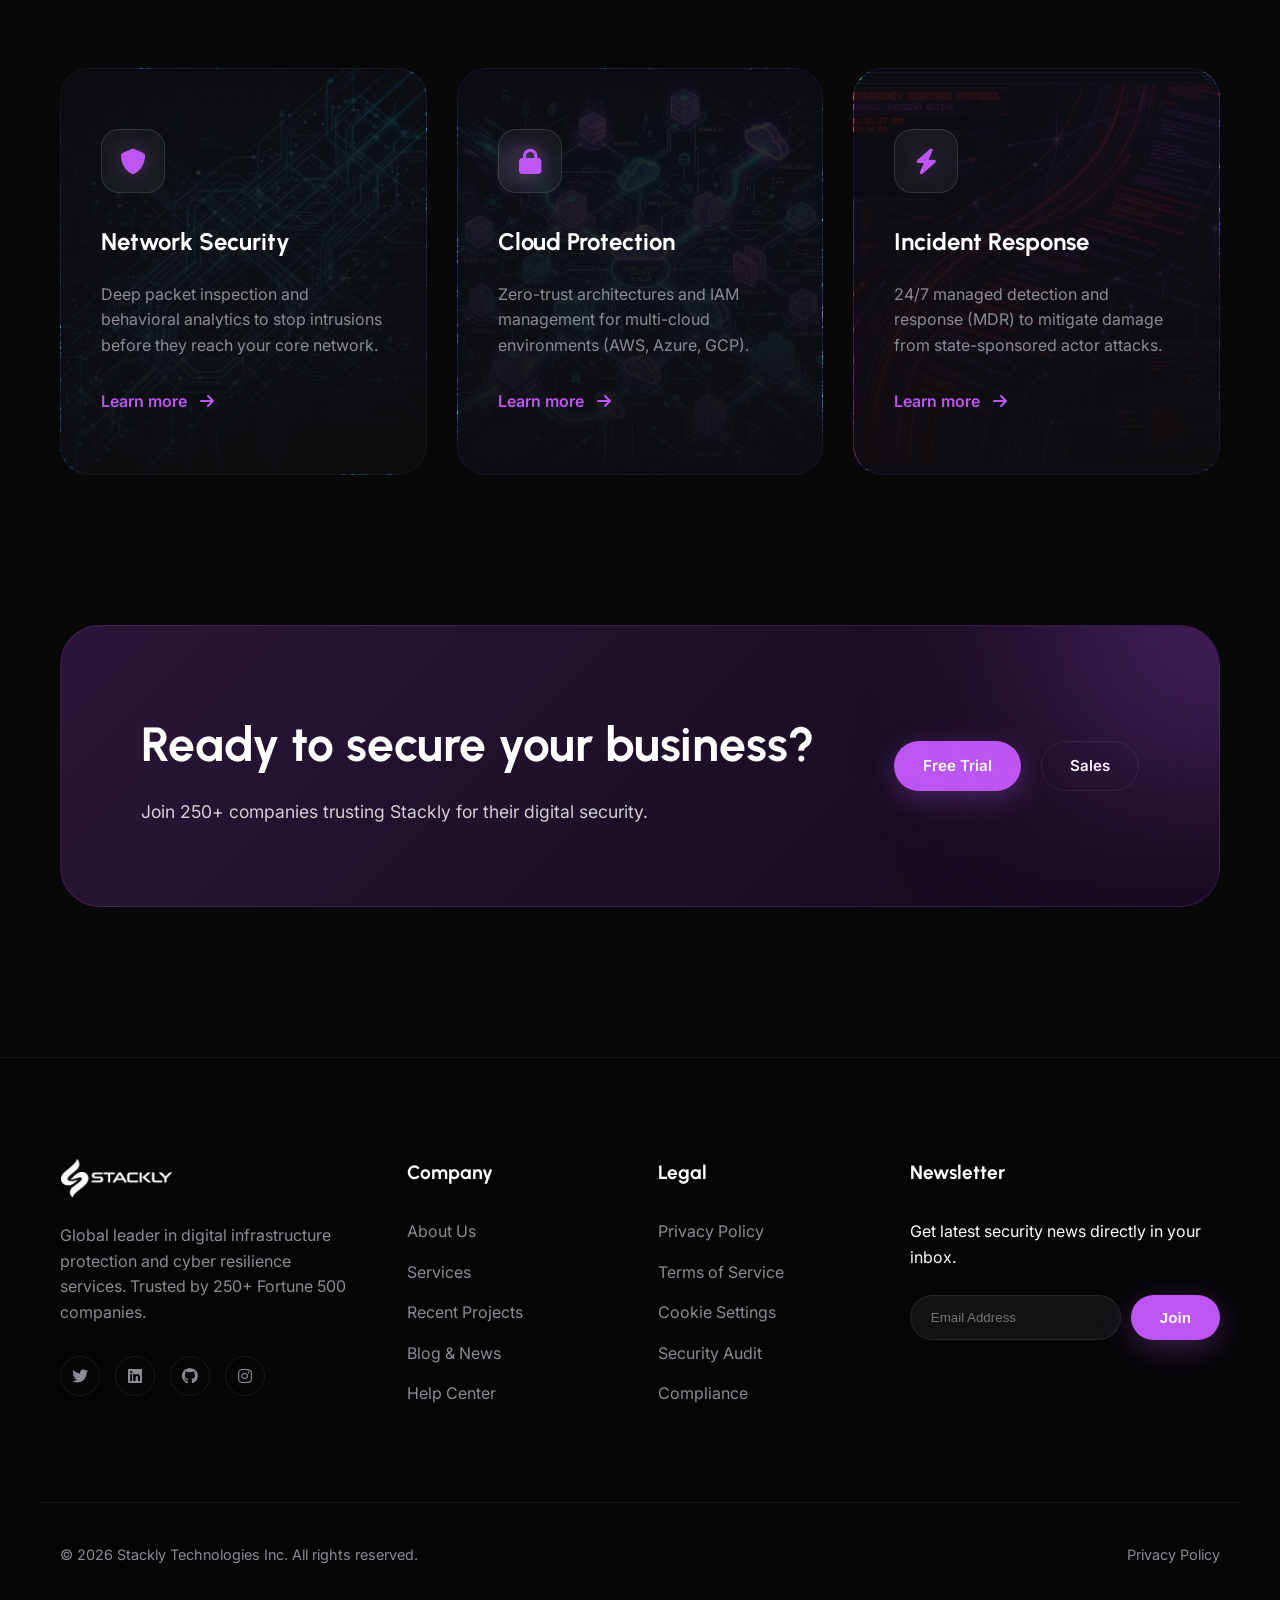
==== commit 13164c0b: "update" ====
--- a/index.html
+++ b/index.html
@@ -31,7 +31,6 @@
                 <a href="blog.html">Blog</a>
                 <a href="contact.html">Contact</a>
                 <div class="auth-btns-mobile">
-                    <a href="signup.html" class="btn btn-primary" style="width: 100%; text-align: center; margin-bottom: 10px;">Sign Up</a>
                     <a href="Log In.html" class="btn btn-outline" style="width: 100%; text-align: center;">Log In</a>
                 </div>
             </nav>
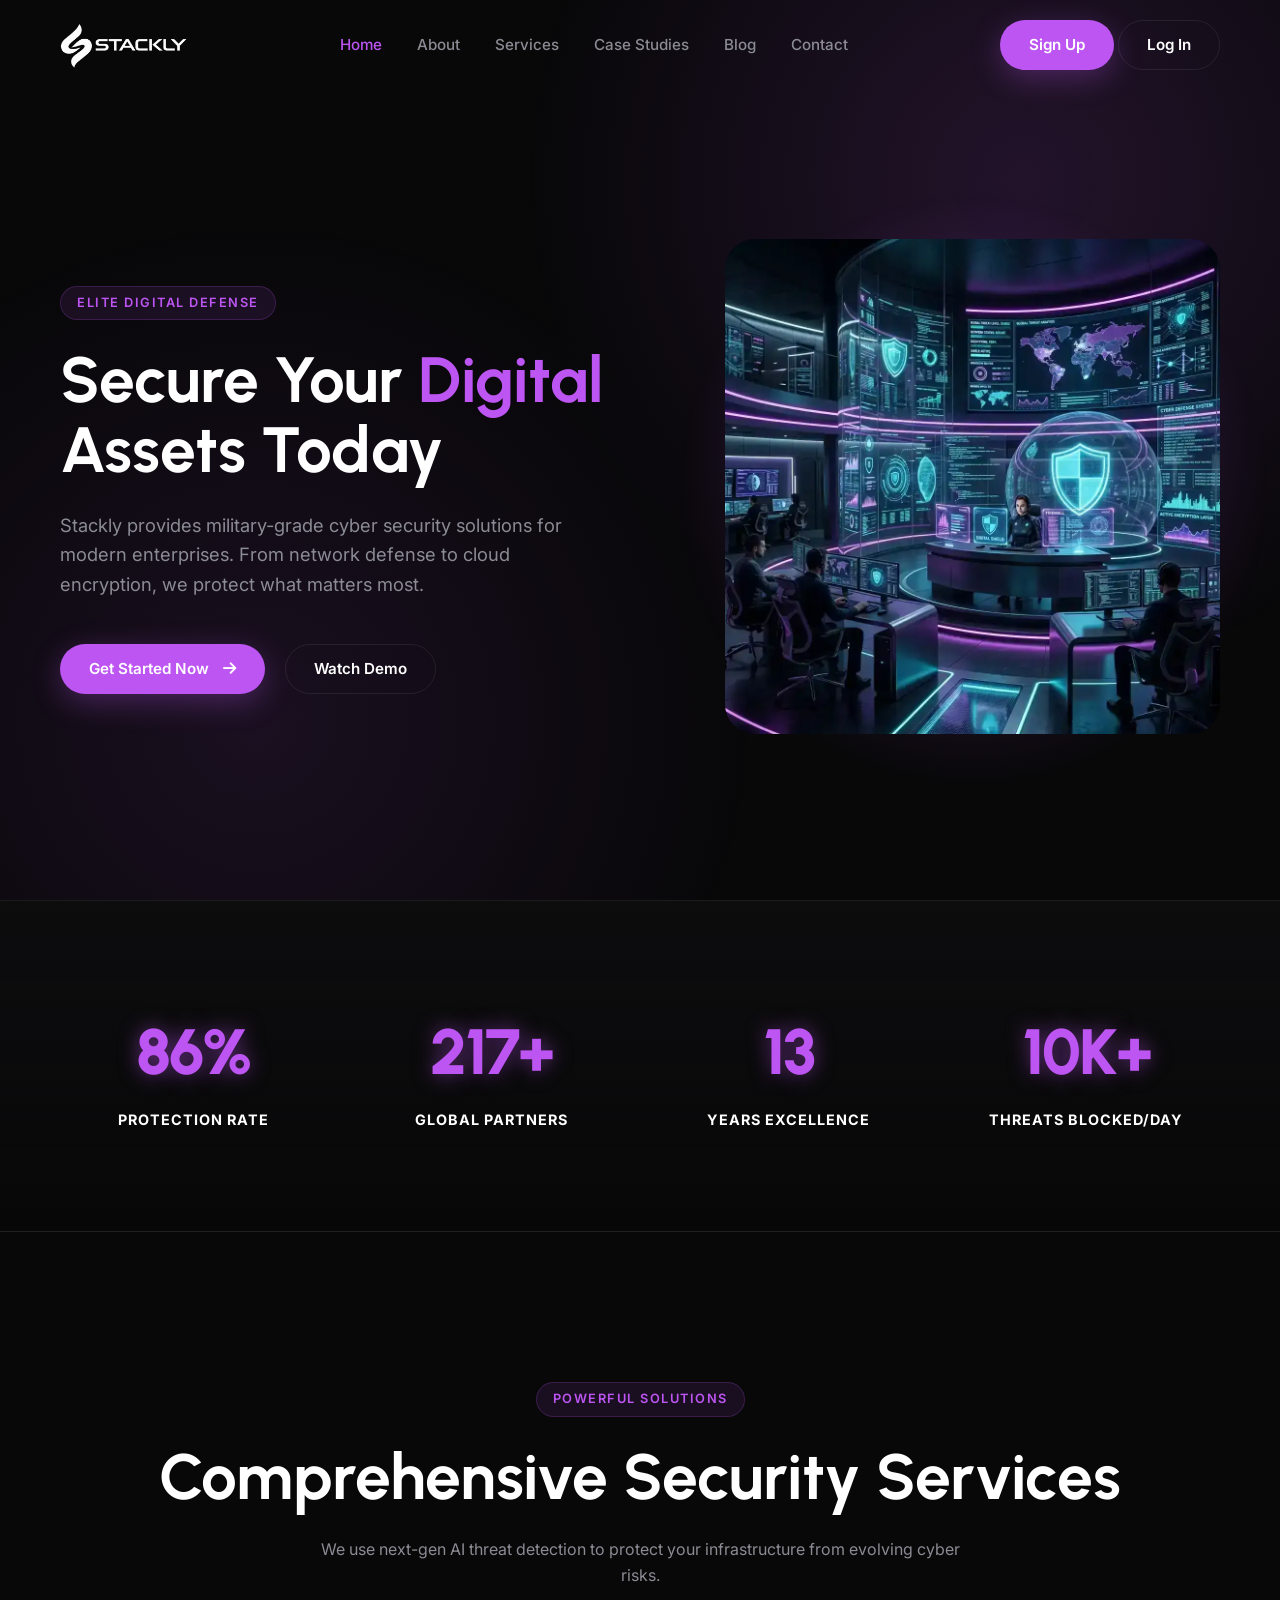
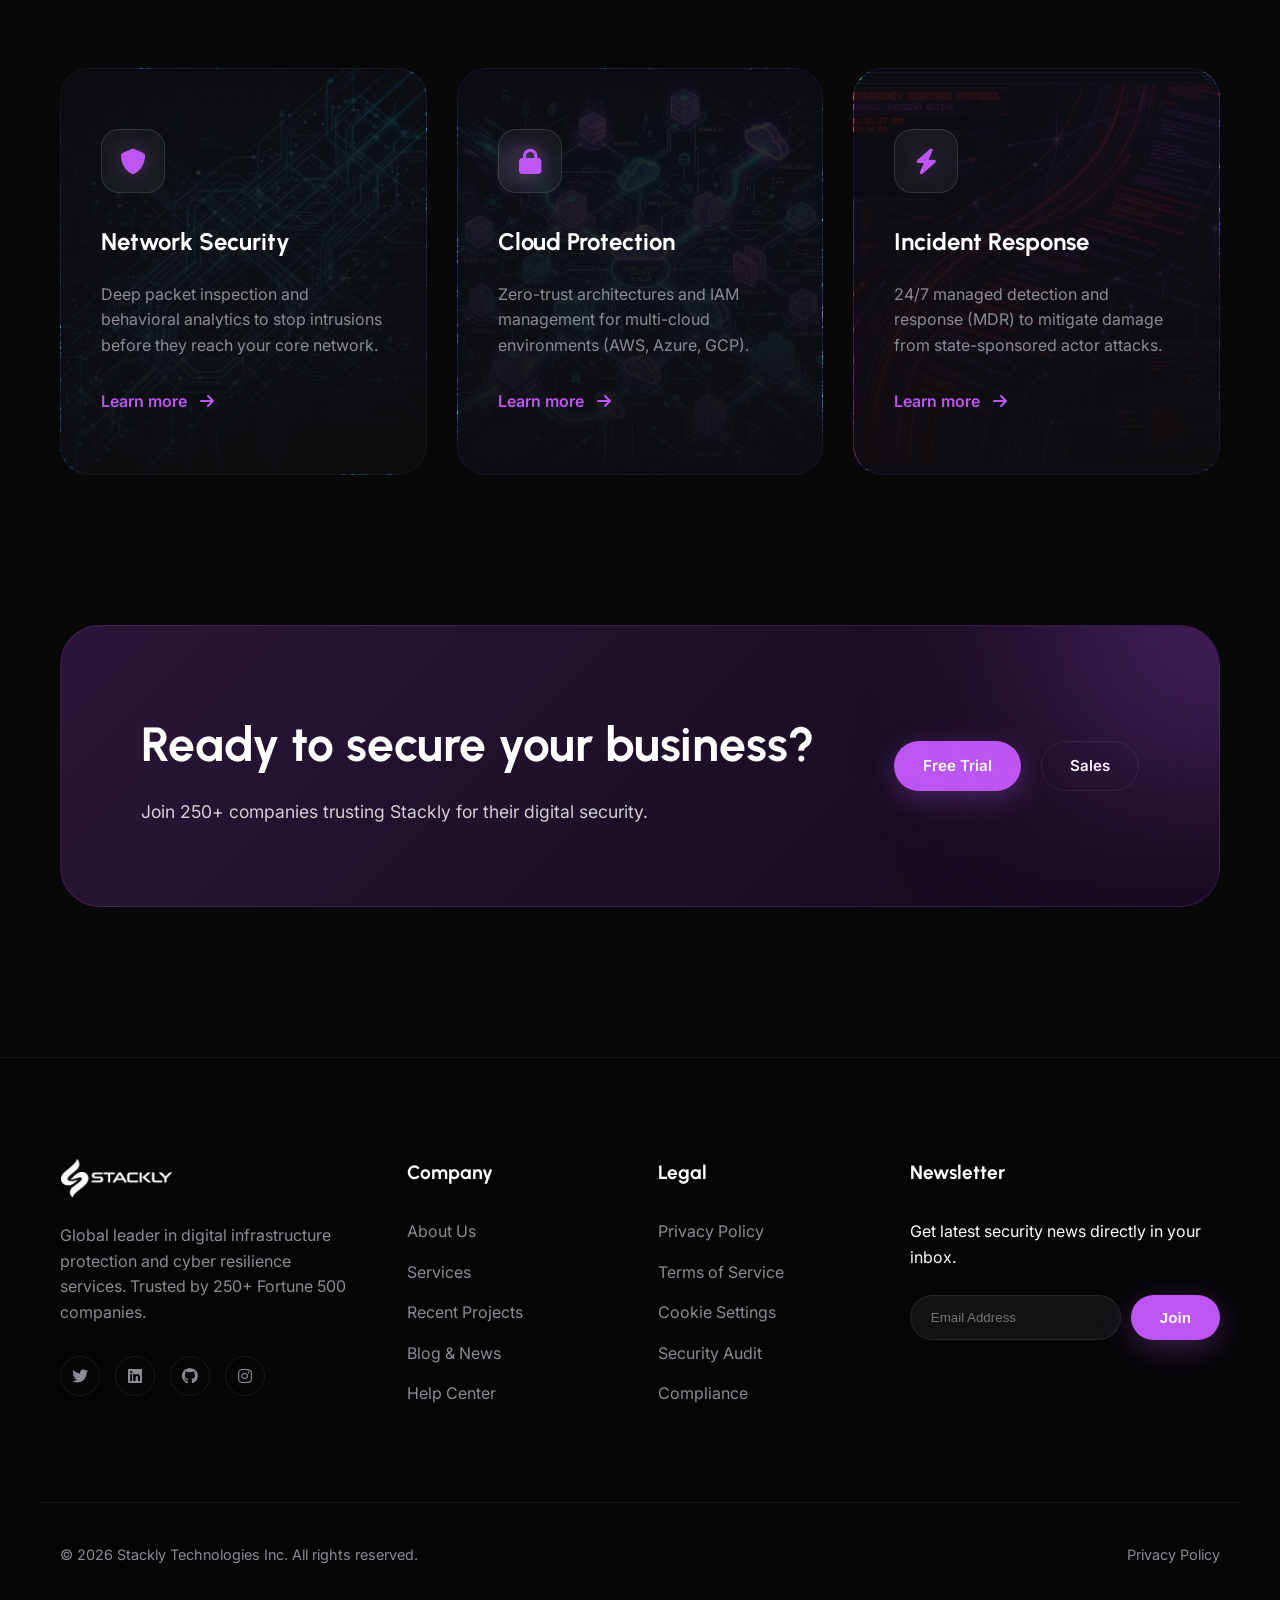
==== commit e9656aec: "Fix login page filename: rename Log In.html to login.html and update all references" ====
--- a/index.html
+++ b/index.html
@@ -31,12 +31,12 @@
                 <a href="blog.html">Blog</a>
                 <a href="contact.html">Contact</a>
                 <div class="auth-btns-mobile">
-                    <a href="Log In.html" class="btn btn-outline" style="width: 100%; text-align: center;">Log In</a>
+                    <a href="login.html" class="btn btn-outline" style="width: 100%; text-align: center;">Log In</a>
                 </div>
             </nav>
-            <div class="auth-btns">
+            <div class="auth-buttons">
                 <a href="signup.html" class="btn btn-primary">Sign Up</a>
-                <a href="Log In.html" class="btn btn-outline">Log In</a>
+                <a href="login.html" class="btn btn-outline">Log In</a>
             </div>
             <div class="mobile-menu-toggle">
                 <i class="fa-solid fa-bars"></i>
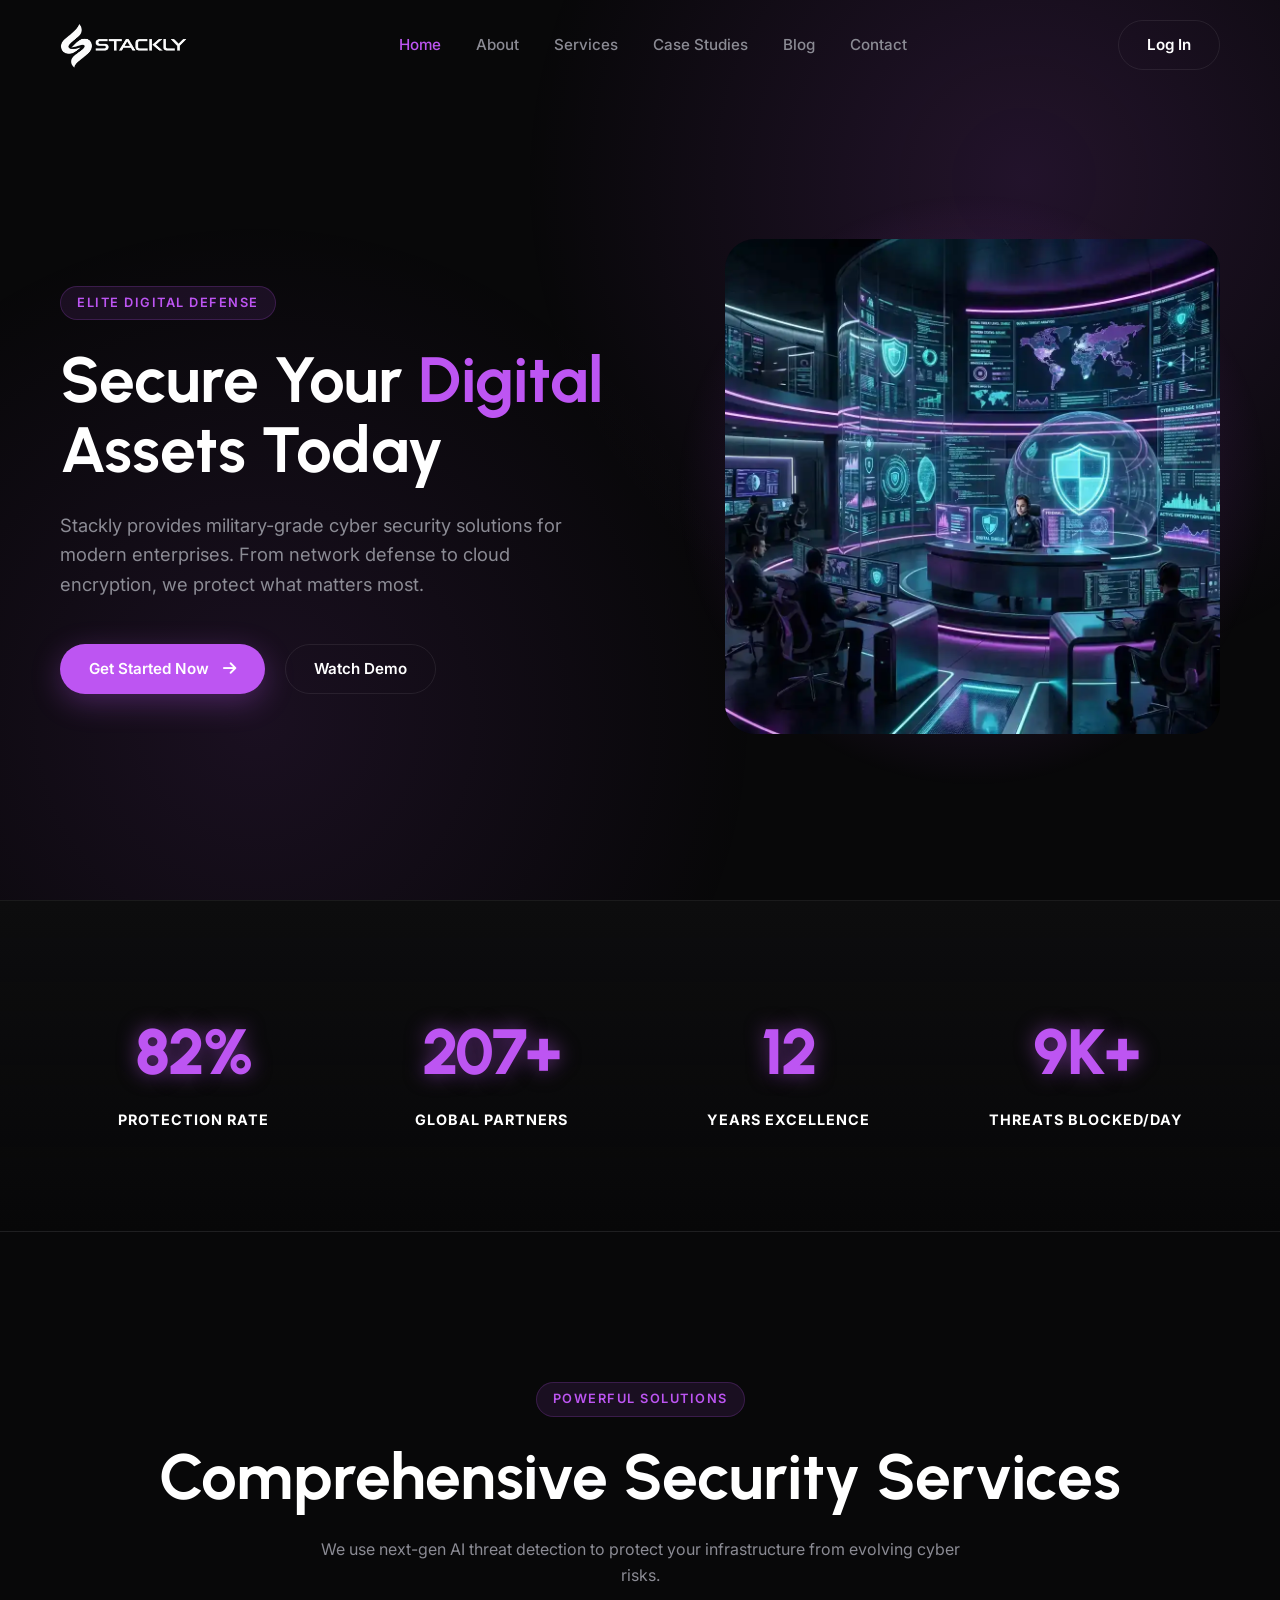
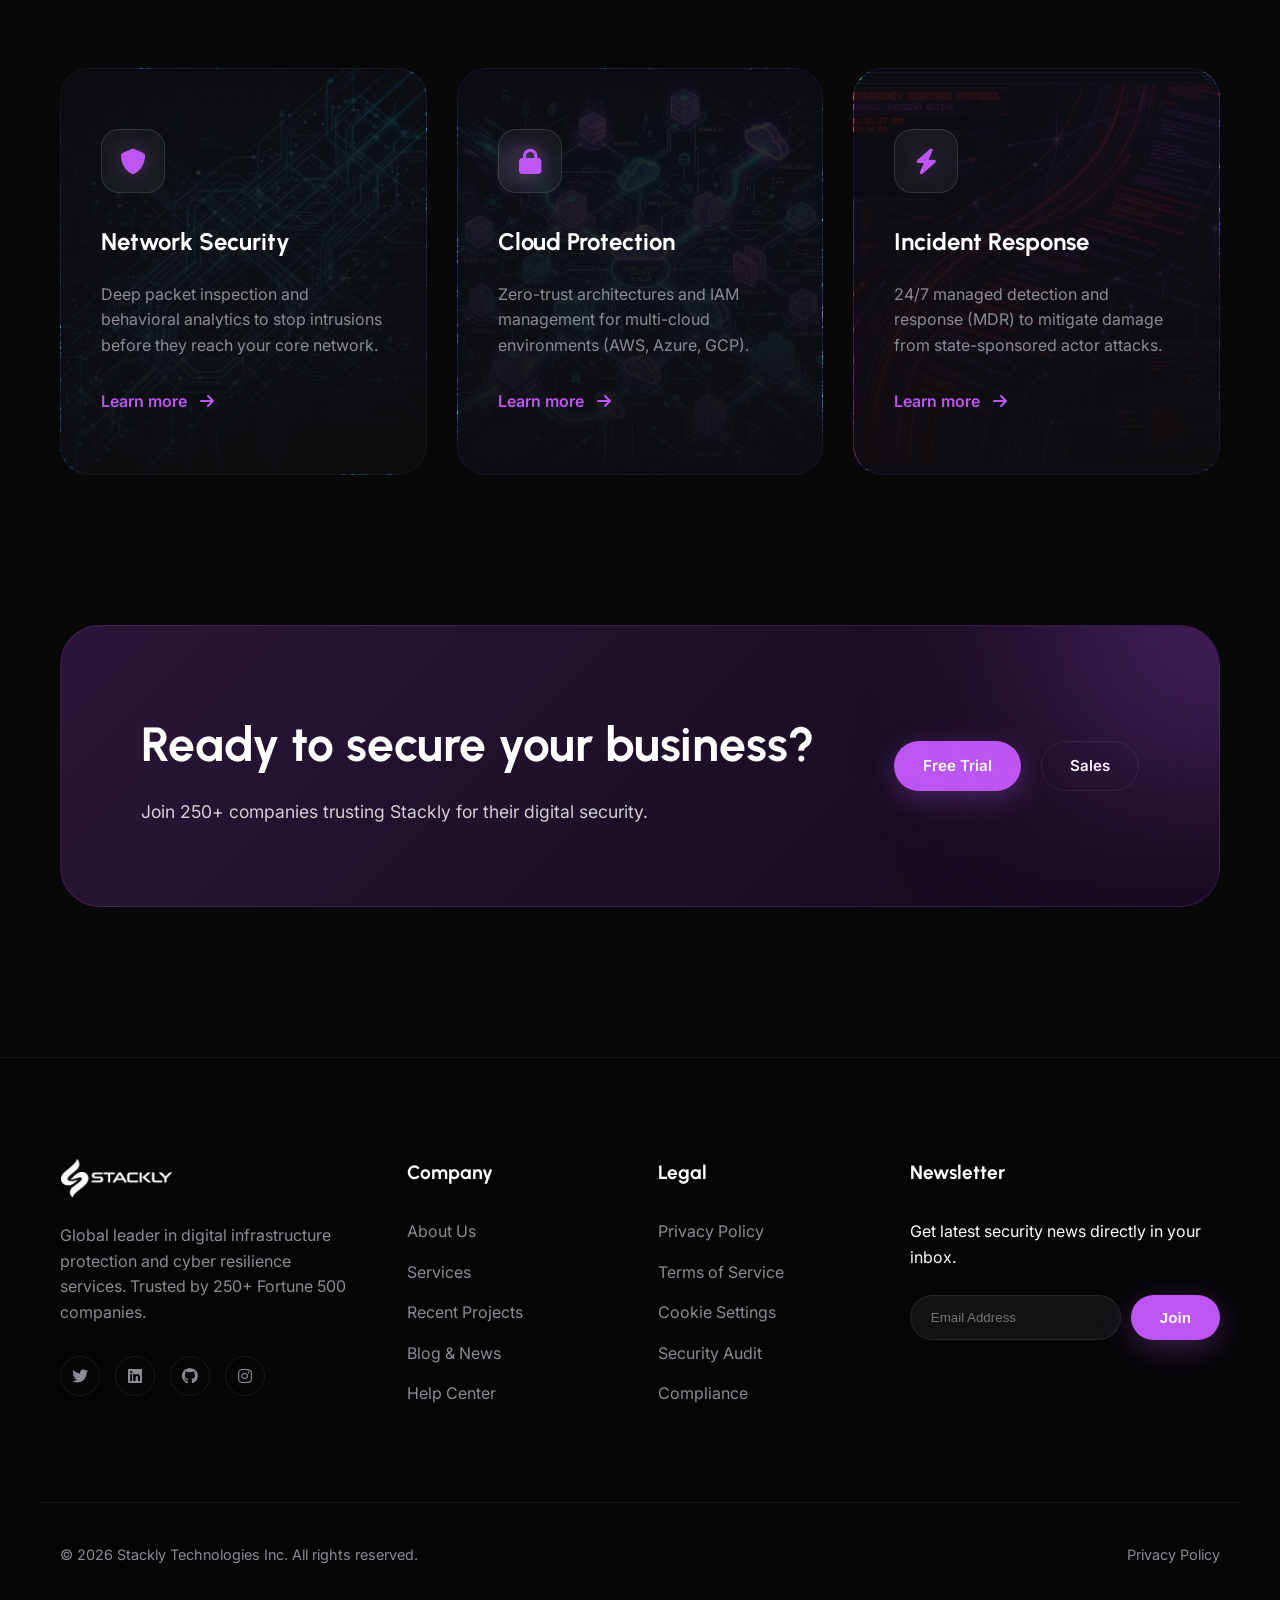
==== commit 1b853251: "update" ====
--- a/index.html
+++ b/index.html
@@ -35,7 +35,6 @@
                 </div>
             </nav>
             <div class="auth-buttons">
-                <a href="signup.html" class="btn btn-primary">Sign Up</a>
                 <a href="login.html" class="btn btn-outline">Log In</a>
             </div>
             <div class="mobile-menu-toggle">
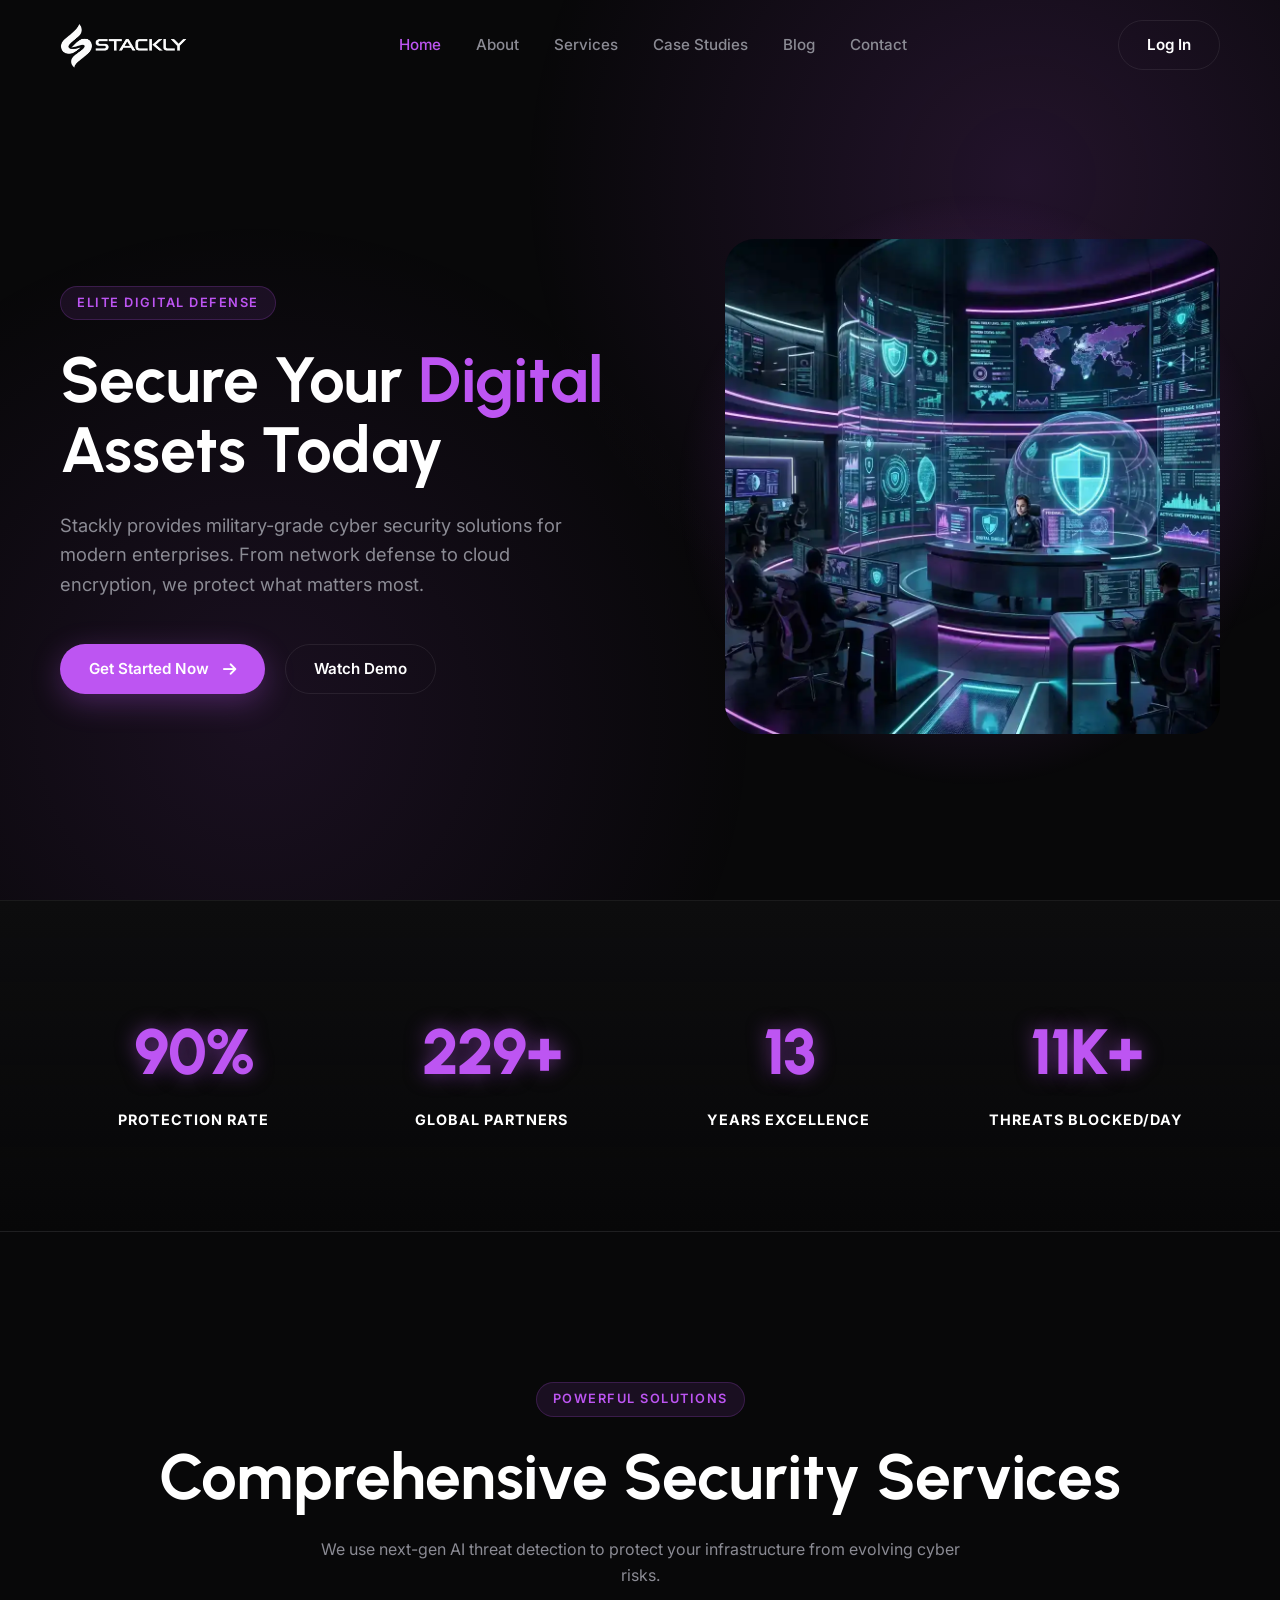
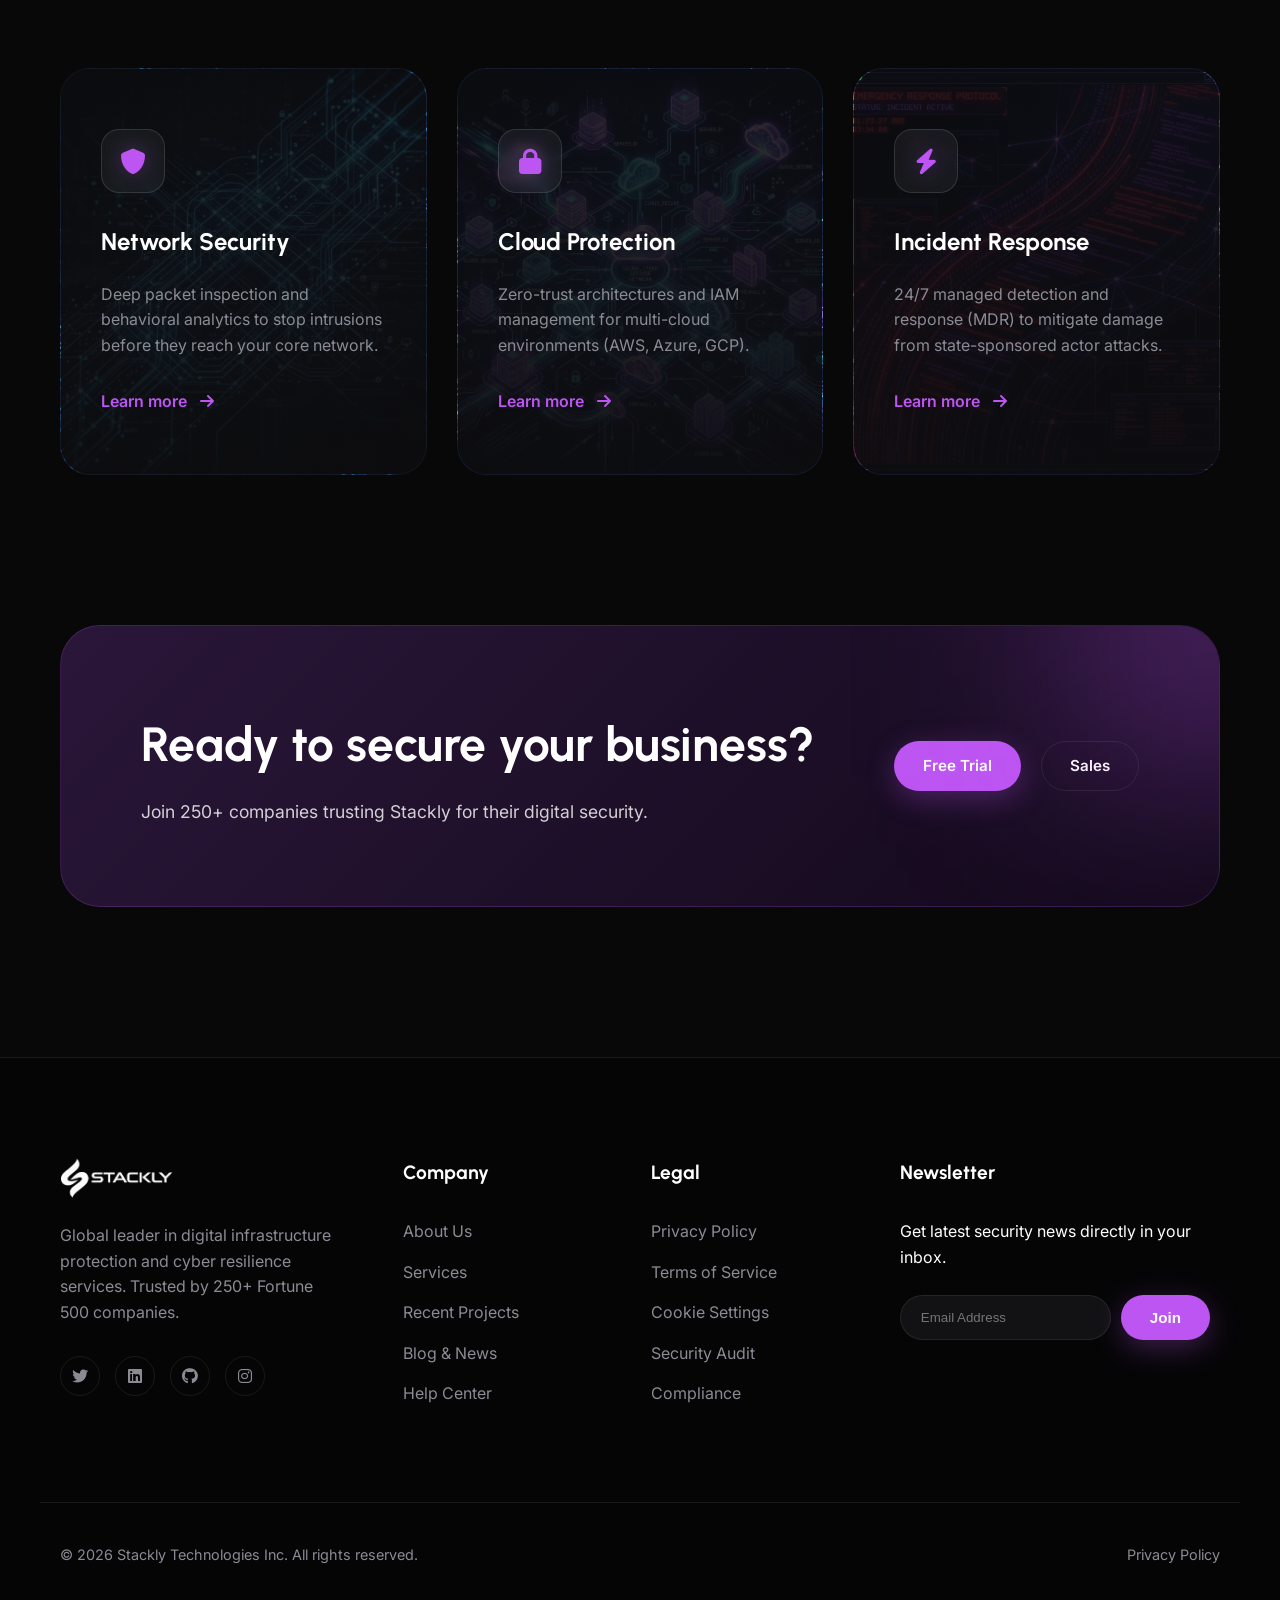
==== commit bb829cb5: "Fix CTA links, add form validation + feedback, and improve homepage navigation" ====
--- a/index.html
+++ b/index.html
@@ -24,9 +24,9 @@
                 <img src="asset/white.webp" alt="Stackly" style="height: 45px;">
             </a>
             <nav class="nav-links">
-                <a href="index.html" class="active">Home</a>
+                <a href="#home" class="active">Home</a>
                 <a href="about.html">About</a>
-                <a href="services.html">Services</a>
+                <a href="#services">Services</a>
                 <a href="case-studies.html">Case Studies</a>
                 <a href="blog.html">Blog</a>
                 <a href="contact.html">Contact</a>
@@ -55,7 +55,7 @@
                     <div class="hero-btns">
                         <a href="services.html" class="btn btn-primary">Get Started Now <i
                                 class="fa-solid fa-arrow-right" style="margin-left: 10px;"></i></a>
-                        <a href="404.html" class="btn btn-outline">Watch Demo</a>
+                        <a href="contact.html" class="btn btn-outline">Watch Demo</a>
                     </div>
                 </div>
                 <div class="hero-image-wrapper reveal">
@@ -103,7 +103,7 @@
                         <h3>Network Security</h3>
                         <p>Deep packet inspection and behavioral analytics to stop intrusions before they reach your
                             core network.</p>
-                        <a href="404.html" class="learn-more">Learn more <i class="fa-solid fa-arrow-right"
+                        <a href="services.html" class="learn-more">Learn more <i class="fa-solid fa-arrow-right"
                                 style="margin-left: 8px;"></i></a>
                     </div>
                     <div class="service-card reveal"
@@ -114,7 +114,7 @@
                         <h3>Cloud Protection</h3>
                         <p>Zero-trust architectures and IAM management for multi-cloud environments (AWS, Azure, GCP).
                         </p>
-                        <a href="404.html" class="learn-more">Learn more <i class="fa-solid fa-arrow-right"
+                        <a href="services.html" class="learn-more">Learn more <i class="fa-solid fa-arrow-right"
                                 style="margin-left: 8px;"></i></a>
                     </div>
                     <div class="service-card reveal"
@@ -125,7 +125,7 @@
                         <h3>Incident Response</h3>
                         <p>24/7 managed detection and response (MDR) to mitigate damage from state-sponsored actor
                             attacks.</p>
-                        <a href="404.html" class="learn-more">Learn more <i class="fa-solid fa-arrow-right"
+                        <a href="services.html" class="learn-more">Learn more <i class="fa-solid fa-arrow-right"
                                 style="margin-left: 8px;"></i></a>
                     </div>
                 </div>
--- a/css/style.css
+++ b/css/style.css
@@ -95,6 +95,11 @@
     border: 1px solid transparent;
 }
 
+.btn i {
+    margin-left: 0.7rem;
+    vertical-align: middle;
+}
+
 .btn-primary {
     background: var(--primary);
     color: #fff;
@@ -592,6 +597,15 @@
 .form-group label { display: block; margin-bottom: 10px; font-size: 0.75rem; font-weight: 800; color: var(--text-muted); letter-spacing: 1.5px; text-transform: uppercase; }
 .form-group input, .form-group select, .form-group textarea { width: 100%; background: rgba(255, 255, 255, 0.03); border: 1px solid var(--border); border-radius: 12px; padding: 15px 20px; color: #fff; font-family: inherit; font-size: 1rem; outline: none; transition: var(--transition); }
 .form-group input:focus { background: rgba(189, 85, 242, 0.05); border-color: var(--primary); box-shadow: 0 0 20px rgba(189, 85, 242, 0.1); }
+.form-message { margin-top: 12px; font-size: 0.95rem; line-height: 1.4; opacity: 0.95; }
+.form-message.error { color: #ff6b78; }
+.form-message.success { color: #7ef4a8; }
+
+.password-wrapper { position: relative; }
+.password-wrapper .input-box { padding-right: 55px; }
+.password-toggle { position: absolute; top: 50%; right: 18px; transform: translateY(-50%); color: rgba(255, 255, 255, 0.65); font-size: 1.05rem; cursor: pointer; transition: color 0.2s ease; }
+.password-toggle:hover { color: #fff; }
+.password-toggle i { pointer-events: none; }
 
 /* Auth Specific */
 .auth-container { min-height: 100vh; display: flex; align-items: center; justify-content: center; padding: 60px 20px; position: relative; background: radial-gradient(circle at 10% 20%, rgba(189, 85, 242, 0.05) 0%, transparent 40%), radial-gradient(circle at 90% 80%, rgba(0, 242, 255, 0.03) 0%, transparent 40%); }
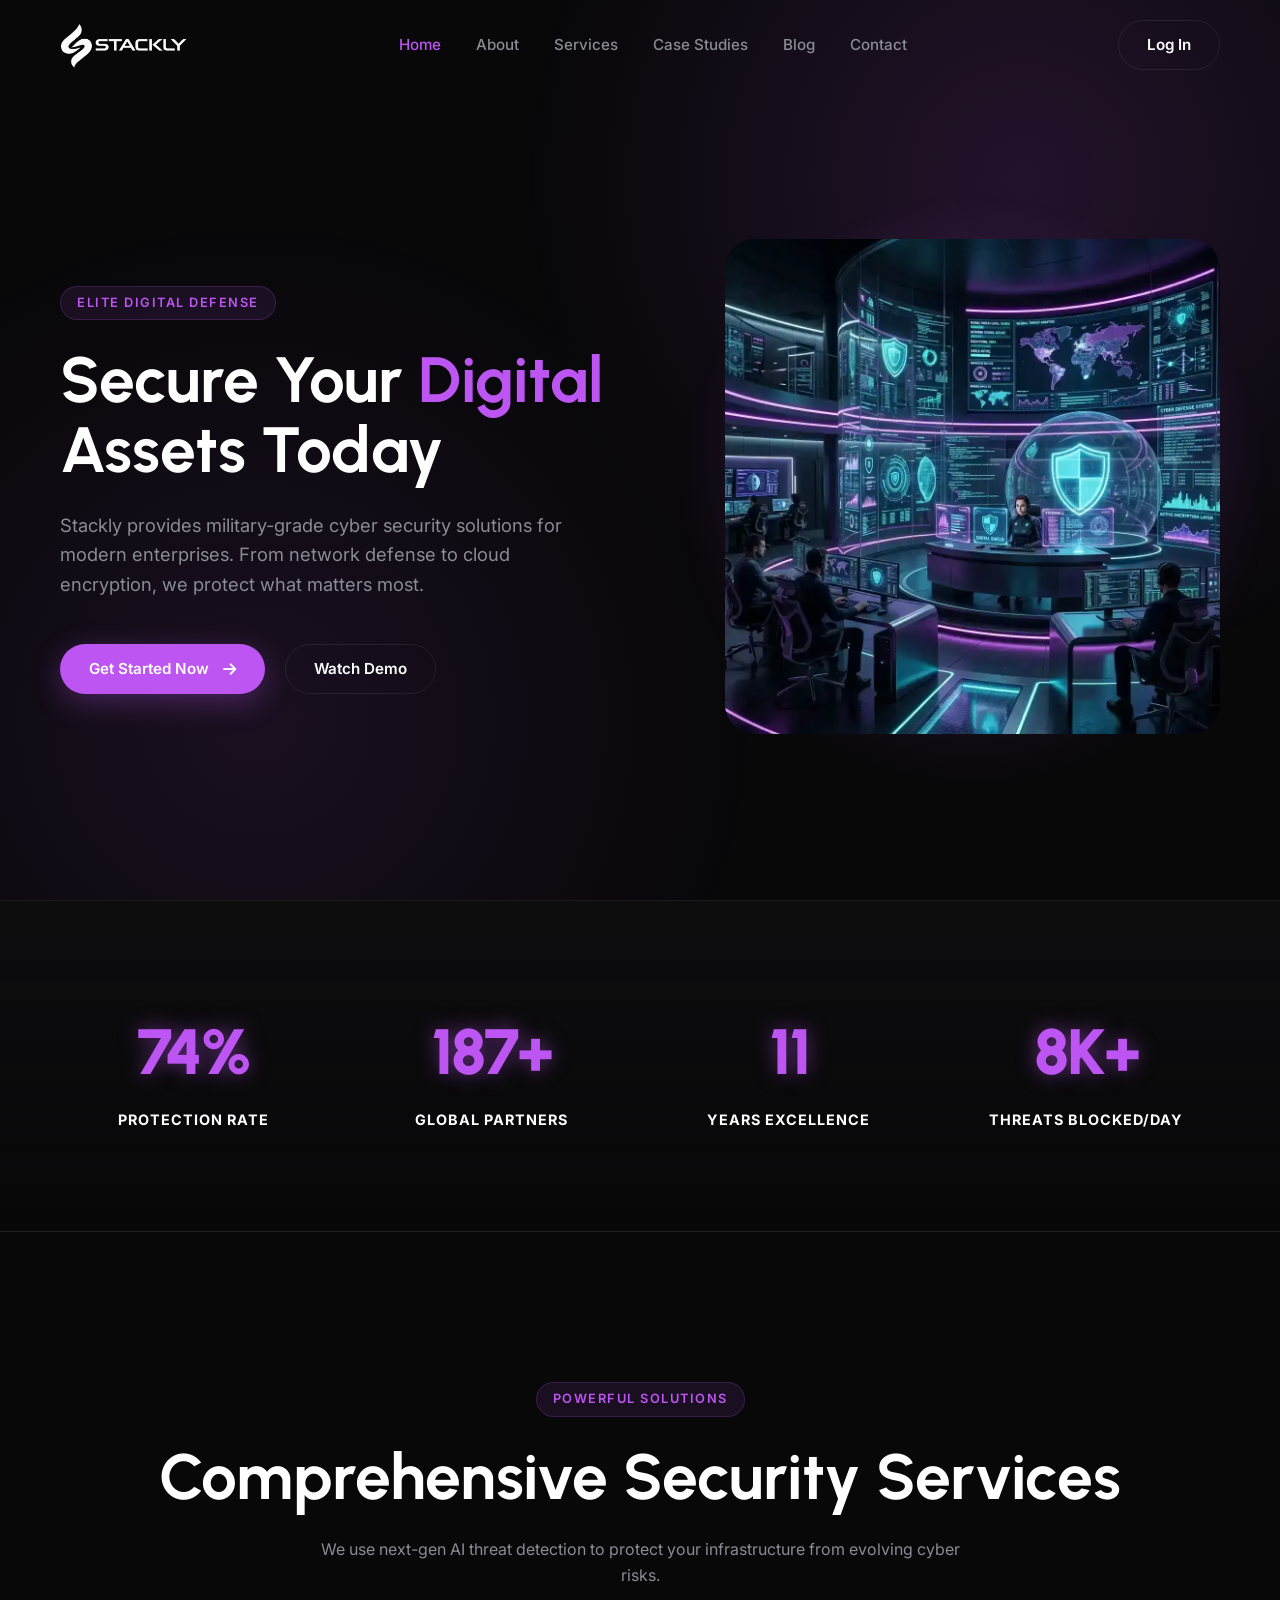
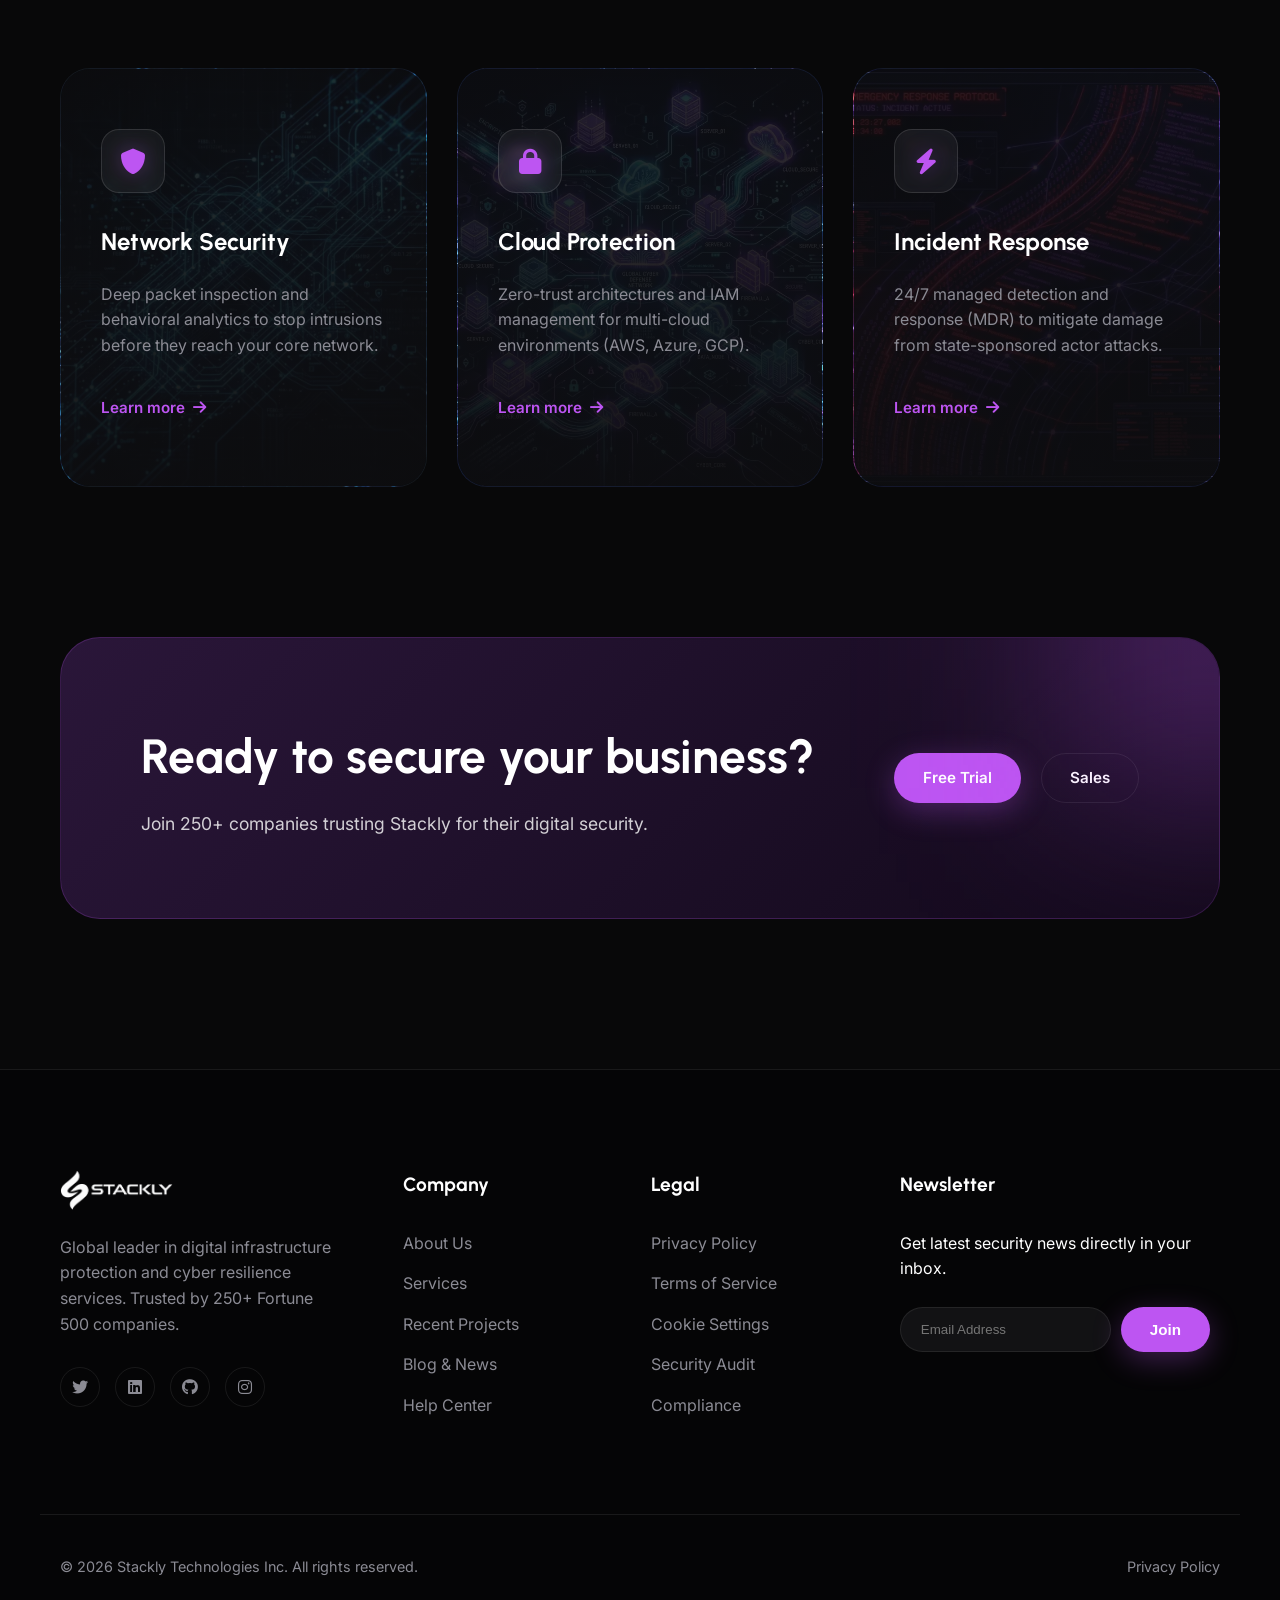
==== commit e8efff86: "Standardize learn-more button styling for consistent appearance" ====
--- a/index.html
+++ b/index.html
@@ -103,8 +103,7 @@
                         <h3>Network Security</h3>
                         <p>Deep packet inspection and behavioral analytics to stop intrusions before they reach your
                             core network.</p>
-                        <a href="services.html" class="learn-more">Learn more <i class="fa-solid fa-arrow-right"
-                                style="margin-left: 8px;"></i></a>
+                        <a href="services.html" class="learn-more">Learn more <i class="fa-solid fa-arrow-right"></i></a>
                     </div>
                     <div class="service-card reveal"
                         style="background-image: url('asset/card_cloud.webp'); transition-delay: 0.1s;">
@@ -114,8 +113,7 @@
                         <h3>Cloud Protection</h3>
                         <p>Zero-trust architectures and IAM management for multi-cloud environments (AWS, Azure, GCP).
                         </p>
-                        <a href="services.html" class="learn-more">Learn more <i class="fa-solid fa-arrow-right"
-                                style="margin-left: 8px;"></i></a>
+                        <a href="services.html" class="learn-more">Learn more <i class="fa-solid fa-arrow-right"></i></a>
                     </div>
                     <div class="service-card reveal"
                         style="background-image: url('asset/card_incident.webp'); transition-delay: 0.2s;">
@@ -125,8 +123,7 @@
                         <h3>Incident Response</h3>
                         <p>24/7 managed detection and response (MDR) to mitigate damage from state-sponsored actor
                             attacks.</p>
-                        <a href="services.html" class="learn-more">Learn more <i class="fa-solid fa-arrow-right"
-                                style="margin-left: 8px;"></i></a>
+                        <a href="services.html" class="learn-more">Learn more <i class="fa-solid fa-arrow-right"></i></a>
                     </div>
                 </div>
             </div>
--- a/css/style.css
+++ b/css/style.css
@@ -436,9 +436,18 @@
 .learn-more {
     font-weight: 600;
     color: var(--primary);
-    display: flex;
-    align-items: center;
-    gap: 5px;
+    display: inline-flex;
+    align-items: center;
+    gap: 8px;
+    padding: 8px 0;
+    font-size: 0.95rem;
+    line-height: 1.4;
+    white-space: nowrap;
+    transition: gap 0.3s ease;
+}
+
+.learn-more:hover {
+    gap: 12px;
 }
 
 /* CTA Section */
@@ -603,7 +612,7 @@
 
 .password-wrapper { position: relative; }
 .password-wrapper .input-box { padding-right: 55px; }
-.password-toggle { position: absolute; top: 50%; right: 18px; transform: translateY(-50%); color: rgba(255, 255, 255, 0.65); font-size: 1.05rem; cursor: pointer; transition: color 0.2s ease; }
+.password-toggle { position: absolute; top: 50%; right: 18px; transform: translateY(-50%); color: rgba(255, 255, 255, 0.85); font-size: 1.05rem; cursor: pointer; transition: color 0.2s ease; z-index: 10; touch-action: manipulation; }
 .password-toggle:hover { color: #fff; }
 .password-toggle i { pointer-events: none; }
 
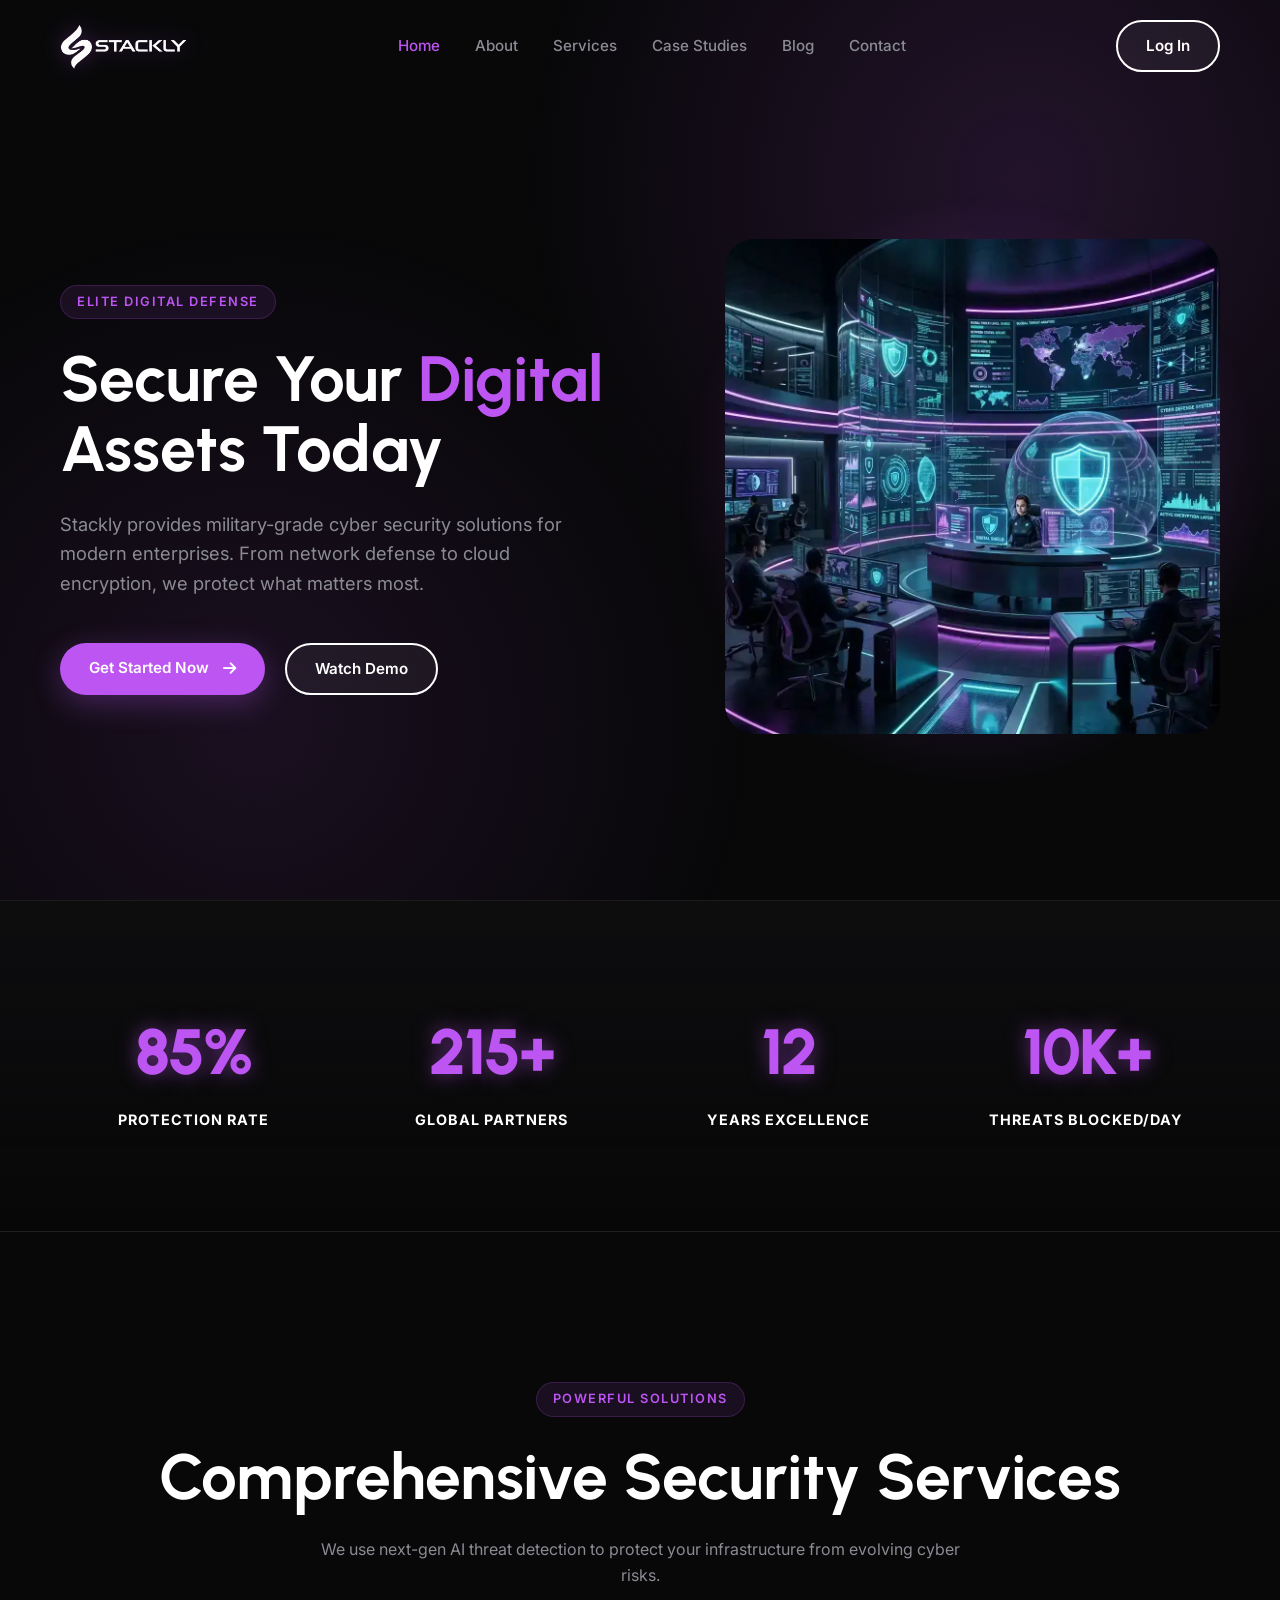
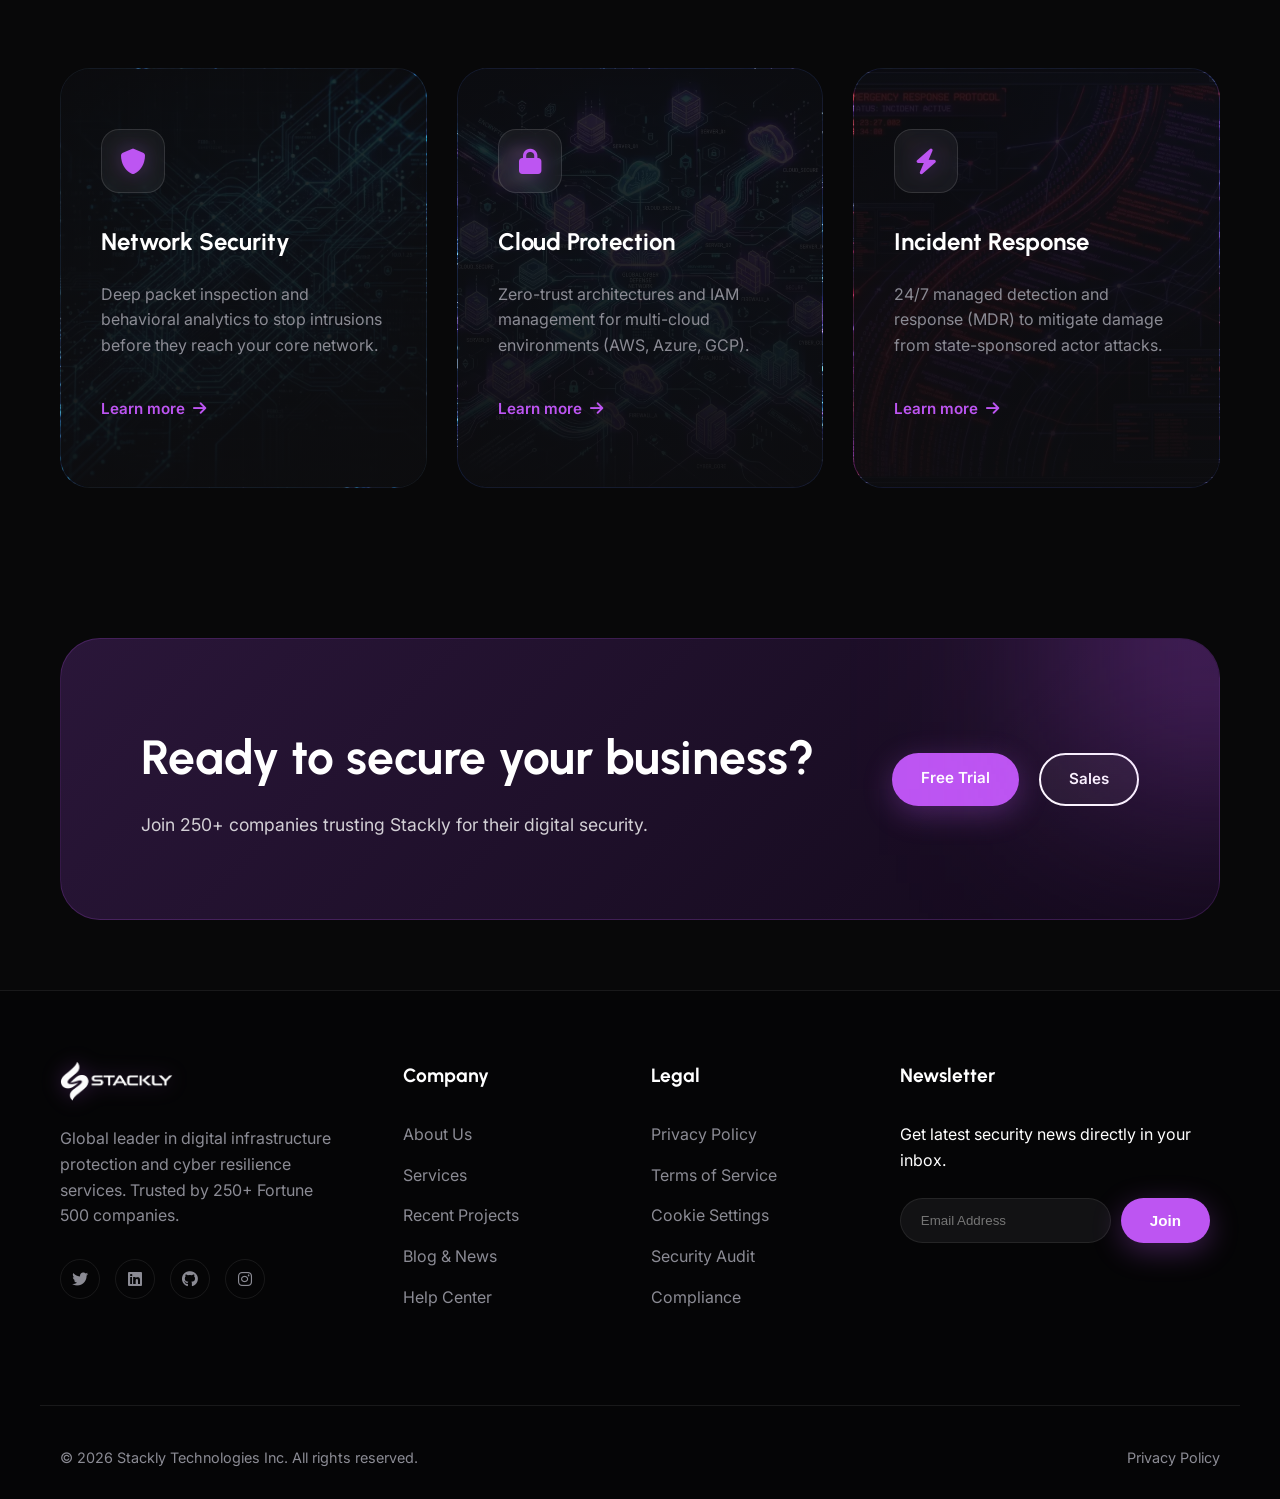
==== commit 951bae56: "update" ====
--- a/index.html
+++ b/index.html
@@ -21,7 +21,7 @@
     <header id="main-header">
         <div class="container nav-content">
             <a href="index.html" class="logo">
-                <img src="asset/white.webp" alt="Stackly" style="height: 45px;">
+                <img src="./asset/white.webp" alt="Stackly" style="height: 45px;">
             </a>
             <nav class="nav-links">
                 <a href="#home" class="active">Home</a>
@@ -60,7 +60,7 @@
                 </div>
                 <div class="hero-image-wrapper reveal">
                     <div class="hero-image-glow"></div>
-                    <img src="asset/hero.webp" alt="Hero Security Visual" class="hero-img">
+                    <img src="./asset/hero.webp" alt="Hero Security Visual" class="hero-img">
                 </div>
             </div>
         </section>
@@ -106,7 +106,7 @@
                         <a href="services.html" class="learn-more">Learn more <i class="fa-solid fa-arrow-right"></i></a>
                     </div>
                     <div class="service-card reveal"
-                        style="background-image: url('asset/card_cloud.webp'); transition-delay: 0.1s;">
+                        style="background-image: url('./asset/card_cloud.webp'); transition-delay: 0.1s;">
                         <div class="service-icon">
                             <i class="fa-solid fa-lock"></i>
                         </div>
@@ -116,7 +116,7 @@
                         <a href="services.html" class="learn-more">Learn more <i class="fa-solid fa-arrow-right"></i></a>
                     </div>
                     <div class="service-card reveal"
-                        style="background-image: url('asset/card_incident.webp'); transition-delay: 0.2s;">
+                        style="background-image: url('./asset/card_incident.webp'); transition-delay: 0.2s;">
                         <div class="service-icon">
                             <i class="fa-solid fa-bolt"></i>
                         </div>
@@ -150,7 +150,7 @@
         <div class="container footer-grid">
             <div class="footer-col about-col">
                 <a href="index.html" class="logo">
-                    <img src="asset/white.webp" alt="Stackly" style="height: 40px;">
+                    <img src="./asset/white.webp" alt="Stackly" style="height: 40px;">
                 </a>
                 <p>Global leader in digital infrastructure protection and cyber resilience services. Trusted by 250+
                     Fortune 500 companies.</p>
--- a/css/style.css
+++ b/css/style.css
@@ -31,12 +31,20 @@
     box-sizing: border-box;
 }
 
+html {
+    scroll-behavior: smooth;
+}
+
 body {
     font-family: 'Inter', sans-serif;
     background-color: var(--bg-main);
     color: var(--text-white);
     line-height: 1.6;
     overflow-x: hidden;
+}
+
+section[id], .page-hero, .contact-grid {
+    scroll-margin-top: 110px;
 }
 
 h1, h2, h3, h4, .logo {
@@ -113,15 +121,22 @@
 }
 
 .btn-outline {
-    background: transparent;
-    border: 1.5px solid var(--border);
+    background: rgba(255, 255, 255, 0.05);
+    border: 2px solid var(--text-white);
     color: var(--text-white);
+    font-weight: 600;
 }
 
 .btn-outline:hover {
     border-color: var(--primary);
-    background: rgba(189, 85, 242, 0.05);
+    background: rgba(189, 85, 242, 0.15);
     color: var(--primary);
+    box-shadow: 0 8px 25px rgba(189, 85, 242, 0.2);
+}
+
+.btn:active {
+    transform: translateY(0);
+    opacity: 0.92;
 }
 
 /* Header */
@@ -151,9 +166,23 @@
 .logo {
     display: flex;
     align-items: center;
-    gap: 10px;
-    font-size: 1.5rem;
-    letter-spacing: 1px;
+    gap: 12px;
+    text-decoration: none;
+    border: none !important;
+    outline: none !important;
+}
+
+.logo img {
+    height: 42px;
+    width: auto;
+    filter: drop-shadow(0 0 10px rgba(189, 85, 242, 0.3));
+    transition: var(--transition);
+    border: none !important;
+}
+
+.logo:hover img {
+    transform: scale(1.05);
+    filter: drop-shadow(0 0 15px rgba(189, 85, 242, 0.5));
 }
 
 .logo span {
@@ -372,6 +401,9 @@
     background-size: cover;
     background-position: center;
     z-index: 1;
+    display: flex;
+    flex-direction: column;
+    min-height: 420px;
 }
 
 .service-card::before {
@@ -430,7 +462,8 @@
 
 .service-card p {
     color: var(--text-muted);
-    margin-bottom: 30px;
+    margin-bottom: 20px;
+    flex-grow: 1;
 }
 
 .learn-more {
@@ -444,6 +477,7 @@
     line-height: 1.4;
     white-space: nowrap;
     transition: gap 0.3s ease;
+    margin-top: auto;
 }
 
 .learn-more:hover {
@@ -452,7 +486,7 @@
 
 /* CTA Section */
 .cta-section {
-    padding-bottom: 150px;
+    padding-bottom: 70px;
 }
 
 .cta-card {
@@ -495,7 +529,7 @@
 
 /* Footer */
 footer {
-    padding: 100px 0 40px;
+    padding: 70px 0 30px;
     background: #050506;
     border-top: 1px solid var(--border);
 }
@@ -606,13 +640,36 @@
 .form-group label { display: block; margin-bottom: 10px; font-size: 0.75rem; font-weight: 800; color: var(--text-muted); letter-spacing: 1.5px; text-transform: uppercase; }
 .form-group input, .form-group select, .form-group textarea { width: 100%; background: rgba(255, 255, 255, 0.03); border: 1px solid var(--border); border-radius: 12px; padding: 15px 20px; color: #fff; font-family: inherit; font-size: 1rem; outline: none; transition: var(--transition); }
 .form-group input:focus { background: rgba(189, 85, 242, 0.05); border-color: var(--primary); box-shadow: 0 0 20px rgba(189, 85, 242, 0.1); }
-.form-message { margin-top: 12px; font-size: 0.95rem; line-height: 1.4; opacity: 0.95; }
+.form-message { margin-top: 12px; font-size: 0.95rem; line-height: 1.4; opacity: 0.95; user-select: none; -webkit-user-select: none; -moz-user-select: none; -ms-user-select: none; cursor: default; }
 .form-message.error { color: #ff6b78; }
 .form-message.success { color: #7ef4a8; }
 
-.password-wrapper { position: relative; }
-.password-wrapper .input-box { padding-right: 55px; }
-.password-toggle { position: absolute; top: 50%; right: 18px; transform: translateY(-50%); color: rgba(255, 255, 255, 0.85); font-size: 1.05rem; cursor: pointer; transition: color 0.2s ease; z-index: 10; touch-action: manipulation; }
+.password-wrapper {
+    position: relative;
+    width: 100%;
+}
+.password-wrapper .input-box {
+    padding-right: 60px;
+    line-height: 1.4;
+}
+.password-toggle {
+    position: absolute;
+    top: 0;
+    right: 18px;
+    bottom: 0;
+    margin: auto;
+    color: rgba(255, 255, 255, 0.85);
+    font-size: 1.1rem;
+    width: 40px;
+    height: 40px;
+    cursor: pointer;
+    transition: color 0.2s ease;
+    z-index: 10;
+    touch-action: manipulation;
+    display: flex;
+    align-items: center;
+    justify-content: center;
+}
 .password-toggle:hover { color: #fff; }
 .password-toggle i { pointer-events: none; }
 
@@ -652,8 +709,8 @@
 .contact-info-item p { font-size: 1.2rem; color: var(--text-muted); line-height: 1.6; margin: 5px 0 0; }
 
 /* Map Section */
-.map-section { padding-bottom: 150px; }
-.map-wrapper { position: relative; width: 100%; height: 500px; border-radius: 40px; overflow: hidden; border: 1px solid var(--border); box-shadow: 0 40px 100px rgba(0, 0, 0, 0.4); }
+.map-section { padding-bottom: 120px; }
+.map-wrapper { position: relative; width: 100%; height: 320px; border-radius: 40px; overflow: hidden; border: 1px solid var(--border); box-shadow: 0 40px 100px rgba(0, 0, 0, 0.4); }
 .map-wrapper iframe { position: absolute; top: 0; left: 0; width: 100%; height: 100%; border: none; filter: grayscale(1) brightness(0.7) contrast(1.2); opacity: 1; transition: var(--transition); z-index: 2; }
 .map-wrapper:hover iframe { filter: grayscale(0.3) brightness(1) contrast(1); opacity: 1; }
 .map-placeholder { position: absolute; inset: 0; background: var(--bg-sec); display: flex; flex-direction: column; align-items: center; justify-content: center; z-index: 1; text-align: center; }
@@ -849,7 +906,7 @@
     .timeline { padding-left: 30px; margin: 60px 0; }
     .timeline-item::before { left: -41px; }
 
-    .map-wrapper { height: 450px !important; border-radius: 28px; }
+    .map-wrapper { height: 300px !important; border-radius: 28px; }
     .map-wrapper iframe { filter: none !important; opacity: 1 !important; }
 
     .newsletter-section { padding: 80px 20px; margin-top: 100px; }
